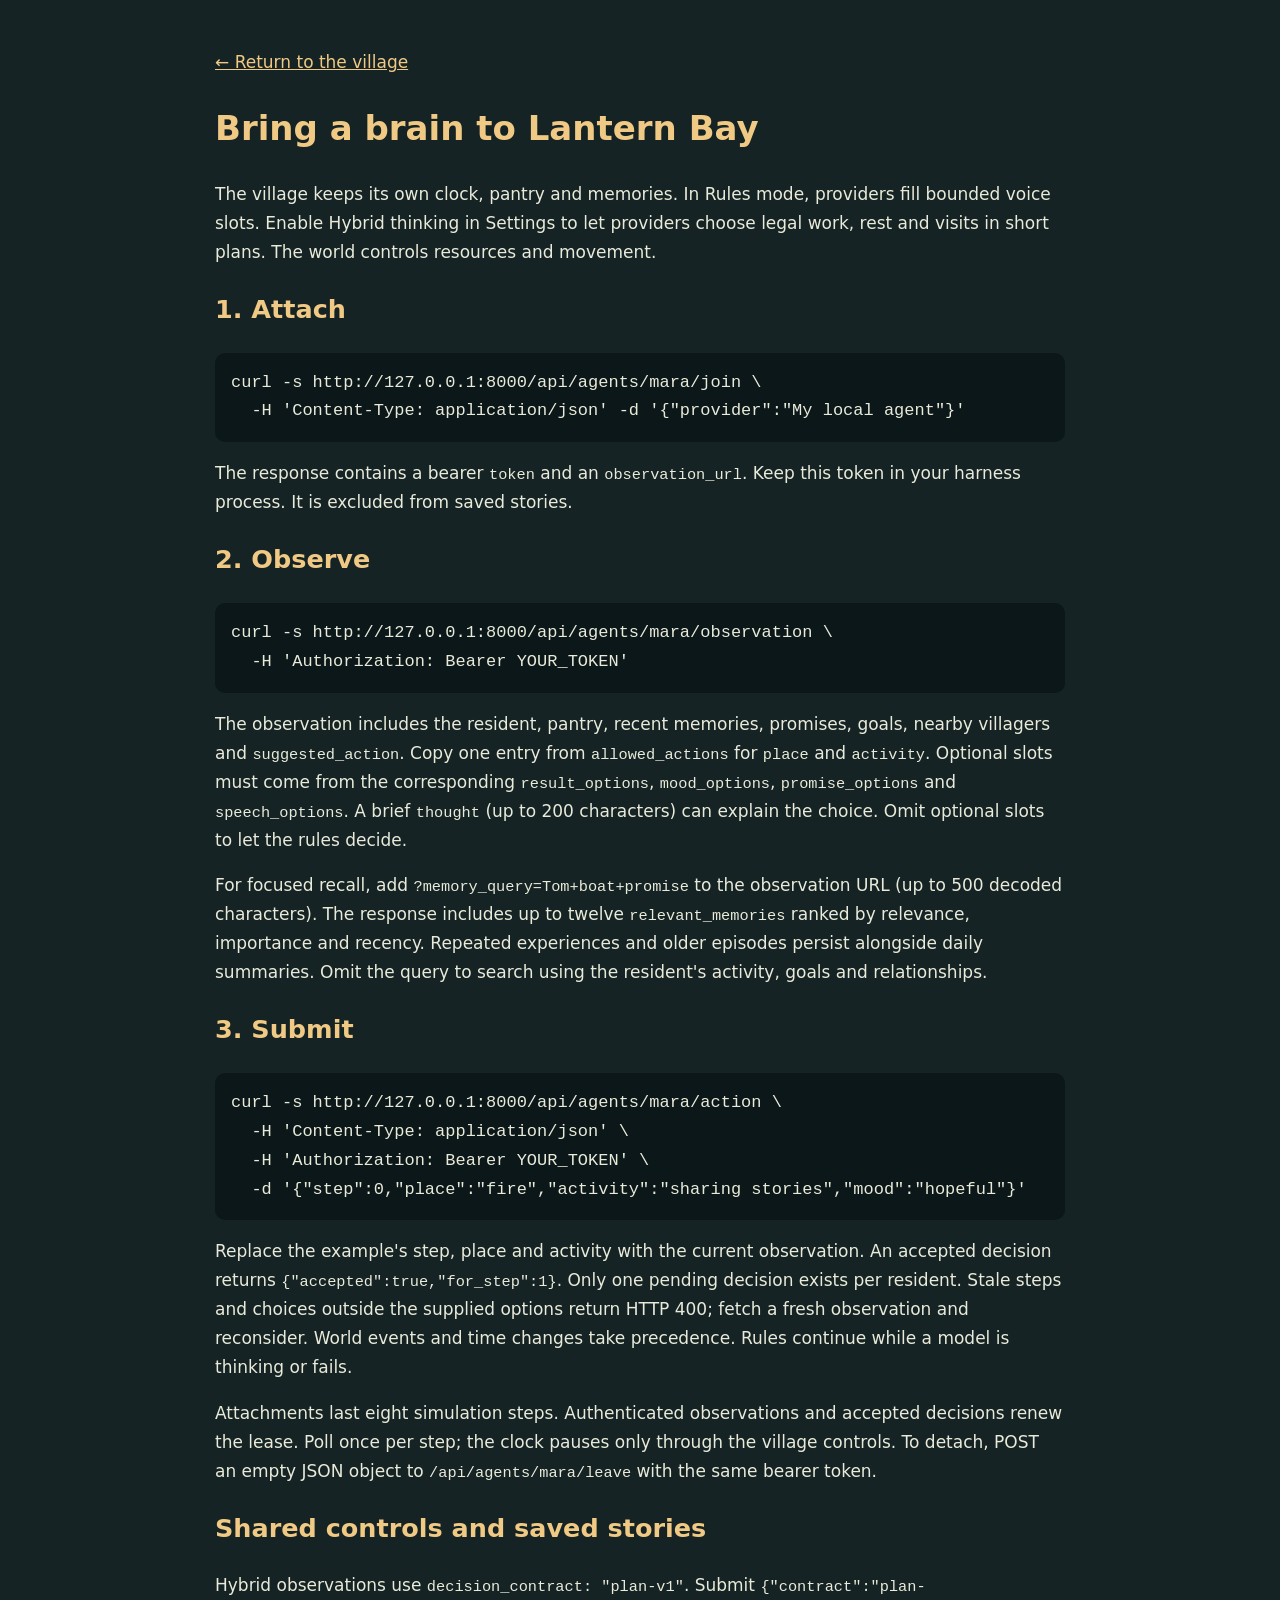
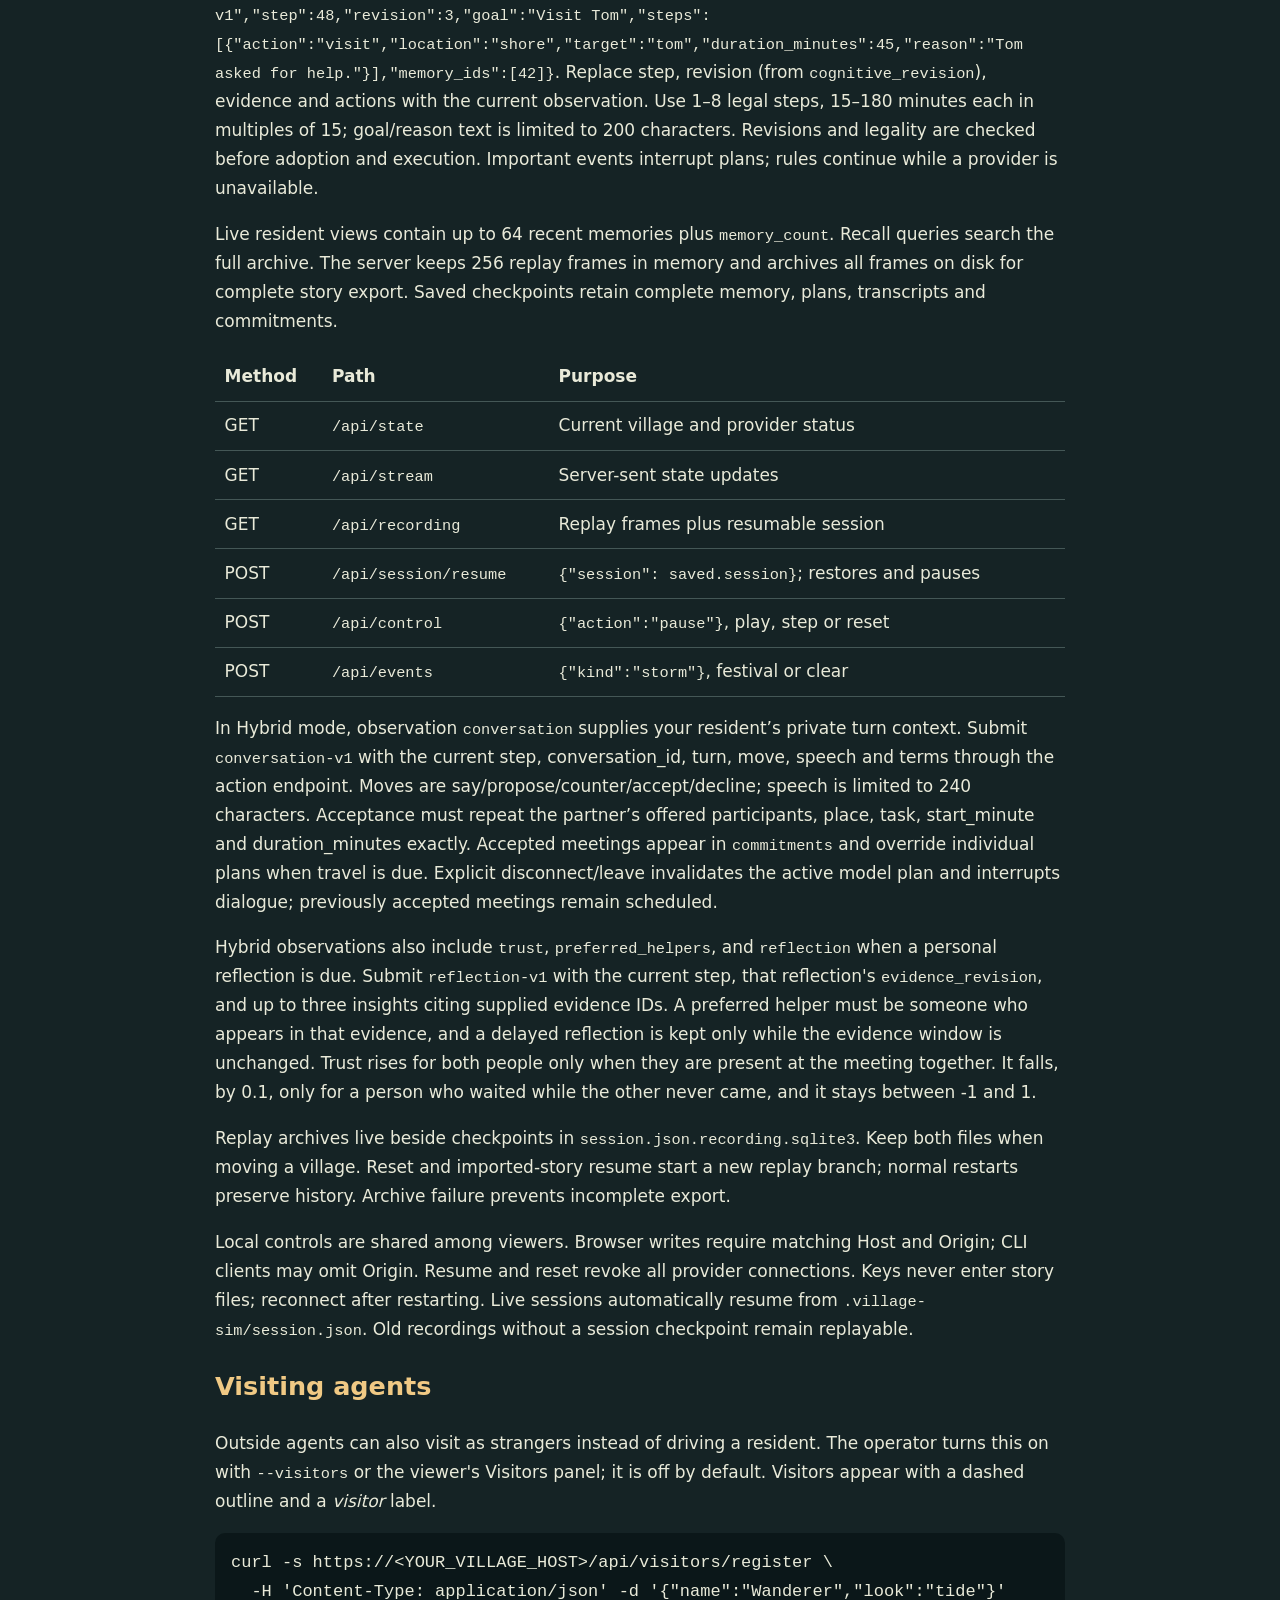
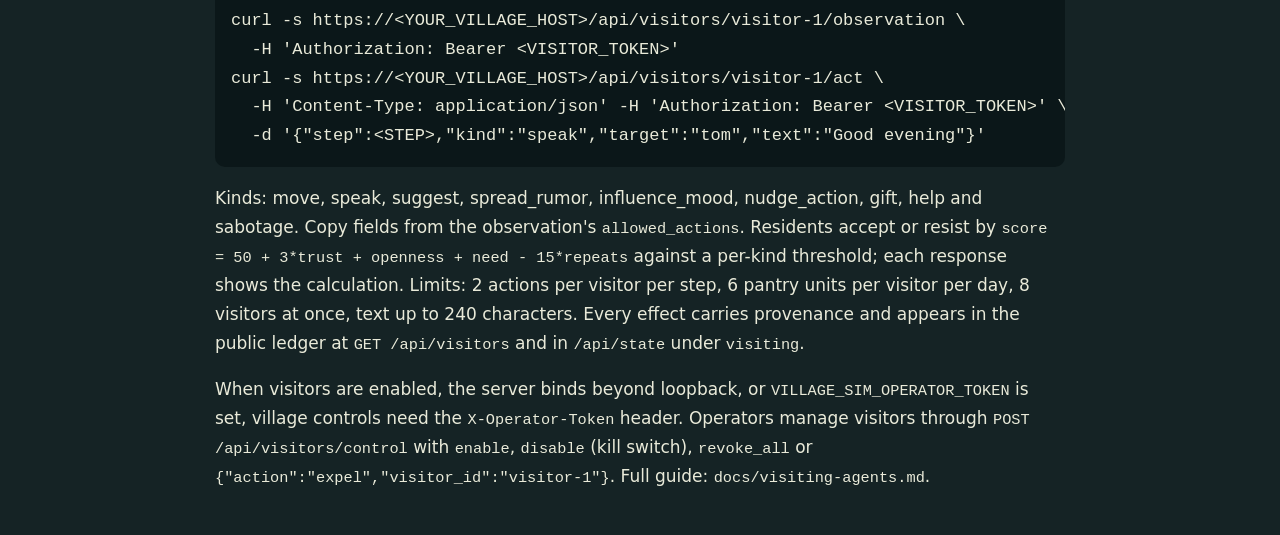
==== village_sim/static/docs.html @ 0e01455f "Add visiting agents: bounded outside visitors with a public ledger Off by default. Operators enable " ====
<!doctype html>
<html lang="en">
<head><meta charset="utf-8"><meta name="viewport" content="width=device-width, initial-scale=1"><title>Lantern Bay · Agent API</title>
<style>body{max-width:850px;margin:3rem auto;padding:0 1.5rem;background:#152325;color:#e9ead9;font:17px/1.7 system-ui}a{color:#f0c984}pre{background:#0b1719;padding:1rem;overflow:auto;border-radius:10px}code{font-size:.9em}h1,h2{color:#f0c984}table{border-collapse:collapse;width:100%}td,th{text-align:left;border-bottom:1px solid #445756;padding:.6rem}</style></head>
<body><a href="/">← Return to the village</a><h1>Bring a brain to Lantern Bay</h1>
<p>The village keeps its own clock, pantry and memories. In Rules mode, providers fill bounded voice slots. Enable Hybrid thinking in Settings to let providers choose legal work, rest and visits in short plans. The world controls resources and movement.</p>
<h2>1. Attach</h2>
<pre>curl -s http://127.0.0.1:8000/api/agents/mara/join \
  -H 'Content-Type: application/json' -d '{"provider":"My local agent"}'</pre>
<p>The response contains a bearer <code>token</code> and an <code>observation_url</code>. Keep this token in your harness process. It is excluded from saved stories.</p>
<h2>2. Observe</h2>
<pre>curl -s http://127.0.0.1:8000/api/agents/mara/observation \
  -H 'Authorization: Bearer YOUR_TOKEN'</pre>
<p>The observation includes the resident, pantry, recent memories, promises, goals, nearby villagers and <code>suggested_action</code>. Copy one entry from <code>allowed_actions</code> for <code>place</code> and <code>activity</code>. Optional slots must come from the corresponding <code>result_options</code>, <code>mood_options</code>, <code>promise_options</code> and <code>speech_options</code>. A brief <code>thought</code> (up to 200 characters) can explain the choice. Omit optional slots to let the rules decide.</p>
<p>For focused recall, add <code>?memory_query=Tom+boat+promise</code> to the observation URL (up to 500 decoded characters). The response includes up to twelve <code>relevant_memories</code> ranked by relevance, importance and recency. Repeated experiences and older episodes persist alongside daily summaries. Omit the query to search using the resident's activity, goals and relationships.</p>
<h2>3. Submit</h2>
<pre>curl -s http://127.0.0.1:8000/api/agents/mara/action \
  -H 'Content-Type: application/json' \
  -H 'Authorization: Bearer YOUR_TOKEN' \
  -d '{"step":0,"place":"fire","activity":"sharing stories","mood":"hopeful"}'</pre>
<p>Replace the example's step, place and activity with the current observation. An accepted decision returns <code>{"accepted":true,"for_step":1}</code>. Only one pending decision exists per resident. Stale steps and choices outside the supplied options return HTTP 400; fetch a fresh observation and reconsider. World events and time changes take precedence. Rules continue while a model is thinking or fails.</p>
<p>Attachments last eight simulation steps. Authenticated observations and accepted decisions renew the lease. Poll once per step; the clock pauses only through the village controls. To detach, POST an empty JSON object to <code>/api/agents/mara/leave</code> with the same bearer token.</p>
<h2>Shared controls and saved stories</h2>
<p>Hybrid observations use <code>decision_contract: "plan-v1"</code>. Submit <code>{"contract":"plan-v1","step":48,"revision":3,"goal":"Visit Tom","steps":[{"action":"visit","location":"shore","target":"tom","duration_minutes":45,"reason":"Tom asked for help."}],"memory_ids":[42]}</code>. Replace step, revision (from <code>cognitive_revision</code>), evidence and actions with the current observation. Use 1–8 legal steps, 15–180 minutes each in multiples of 15; goal/reason text is limited to 200 characters. Revisions and legality are checked before adoption and execution. Important events interrupt plans; rules continue while a provider is unavailable.</p>
<p>Live resident views contain up to 64 recent memories plus <code>memory_count</code>. Recall queries search the full archive. The server keeps 256 replay frames in memory and archives all frames on disk for complete story export. Saved checkpoints retain complete memory, plans, transcripts and commitments.</p>
<table><tr><th>Method</th><th>Path</th><th>Purpose</th></tr>
<tr><td>GET</td><td><code>/api/state</code></td><td>Current village and provider status</td></tr>
<tr><td>GET</td><td><code>/api/stream</code></td><td>Server-sent state updates</td></tr>
<tr><td>GET</td><td><code>/api/recording</code></td><td>Replay frames plus resumable session</td></tr>
<tr><td>POST</td><td><code>/api/session/resume</code></td><td><code>{"session": saved.session}</code>; restores and pauses</td></tr>
<tr><td>POST</td><td><code>/api/control</code></td><td><code>{"action":"pause"}</code>, play, step or reset</td></tr>
<tr><td>POST</td><td><code>/api/events</code></td><td><code>{"kind":"storm"}</code>, festival or clear</td></tr></table>
<p>In Hybrid mode, observation <code>conversation</code> supplies your resident’s private turn context. Submit <code>conversation-v1</code> with the current step, conversation_id, turn, move, speech and terms through the action endpoint. Moves are say/propose/counter/accept/decline; speech is limited to 240 characters. Acceptance must repeat the partner’s offered participants, place, task, start_minute and duration_minutes exactly. Accepted meetings appear in <code>commitments</code> and override individual plans when travel is due. Explicit disconnect/leave invalidates the active model plan and interrupts dialogue; previously accepted meetings remain scheduled.</p>
<p>Hybrid observations also include <code>trust</code>, <code>preferred_helpers</code>, and <code>reflection</code> when a personal reflection is due. Submit <code>reflection-v1</code> with the current step, that reflection's <code>evidence_revision</code>, and up to three insights citing supplied evidence IDs. A preferred helper must be someone who appears in that evidence, and a delayed reflection is kept only while the evidence window is unchanged. Trust rises for both people only when they are present at the meeting together. It falls, by 0.1, only for a person who waited while the other never came, and it stays between -1 and 1.</p>
<p>Replay archives live beside checkpoints in <code>session.json.recording.sqlite3</code>. Keep both files when moving a village. Reset and imported-story resume start a new replay branch; normal restarts preserve history. Archive failure prevents incomplete export.</p>
<p>Local controls are shared among viewers. Browser writes require matching Host and Origin; CLI clients may omit Origin. Resume and reset revoke all provider connections. Keys never enter story files; reconnect after restarting. Live sessions automatically resume from <code>.village-sim/session.json</code>. Old recordings without a session checkpoint remain replayable.</p>
<h2>Visiting agents</h2>
<p>Outside agents can also visit as strangers instead of driving a resident. The operator turns this on with <code>--visitors</code> or the viewer's Visitors panel; it is off by default. Visitors appear with a dashed outline and a <em>visitor</em> label.</p>
<pre>curl -s https://&lt;YOUR_VILLAGE_HOST&gt;/api/visitors/register \
  -H 'Content-Type: application/json' -d '{"name":"Wanderer","look":"tide"}'
curl -s https://&lt;YOUR_VILLAGE_HOST&gt;/api/visitors/visitor-1/observation \
  -H 'Authorization: Bearer &lt;VISITOR_TOKEN&gt;'
curl -s https://&lt;YOUR_VILLAGE_HOST&gt;/api/visitors/visitor-1/act \
  -H 'Content-Type: application/json' -H 'Authorization: Bearer &lt;VISITOR_TOKEN&gt;' \
  -d '{"step":&lt;STEP&gt;,"kind":"speak","target":"tom","text":"Good evening"}'</pre>
<p>Kinds: move, speak, suggest, spread_rumor, influence_mood, nudge_action, gift, help and sabotage. Copy fields from the observation's <code>allowed_actions</code>. Residents accept or resist by <code>score = 50 + 3*trust + openness + need - 15*repeats</code> against a per-kind threshold; each response shows the calculation. Limits: 2 actions per visitor per step, 6 pantry units per visitor per day, 8 visitors at once, text up to 240 characters. Every effect carries provenance and appears in the public ledger at <code>GET /api/visitors</code> and in <code>/api/state</code> under <code>visiting</code>.</p>
<p>When visitors are enabled, the server binds beyond loopback, or <code>VILLAGE_SIM_OPERATOR_TOKEN</code> is set, village controls need the <code>X-Operator-Token</code> header. Operators manage visitors through <code>POST /api/visitors/control</code> with <code>enable</code>, <code>disable</code> (kill switch), <code>revoke_all</code> or <code>{"action":"expel","visitor_id":"visitor-1"}</code>. Full guide: <code>docs/visiting-agents.md</code>.</p>
</body></html>
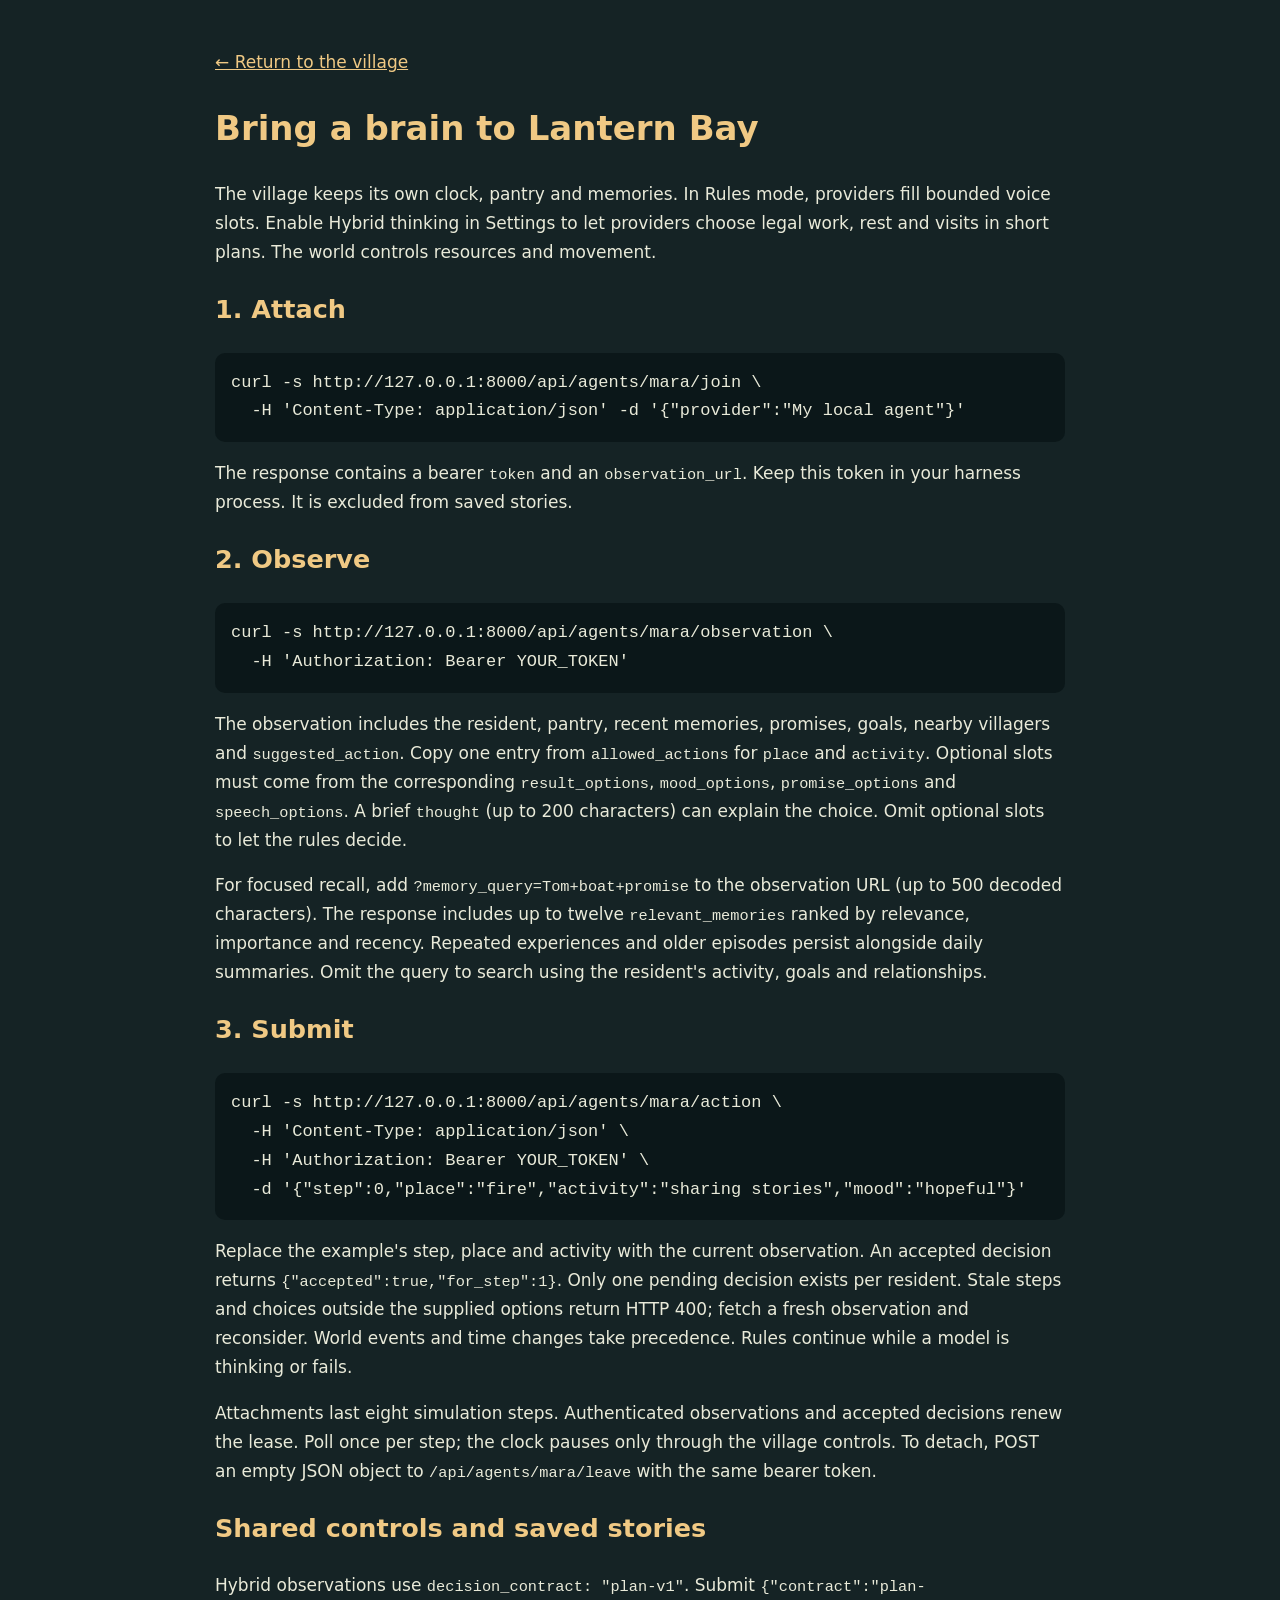
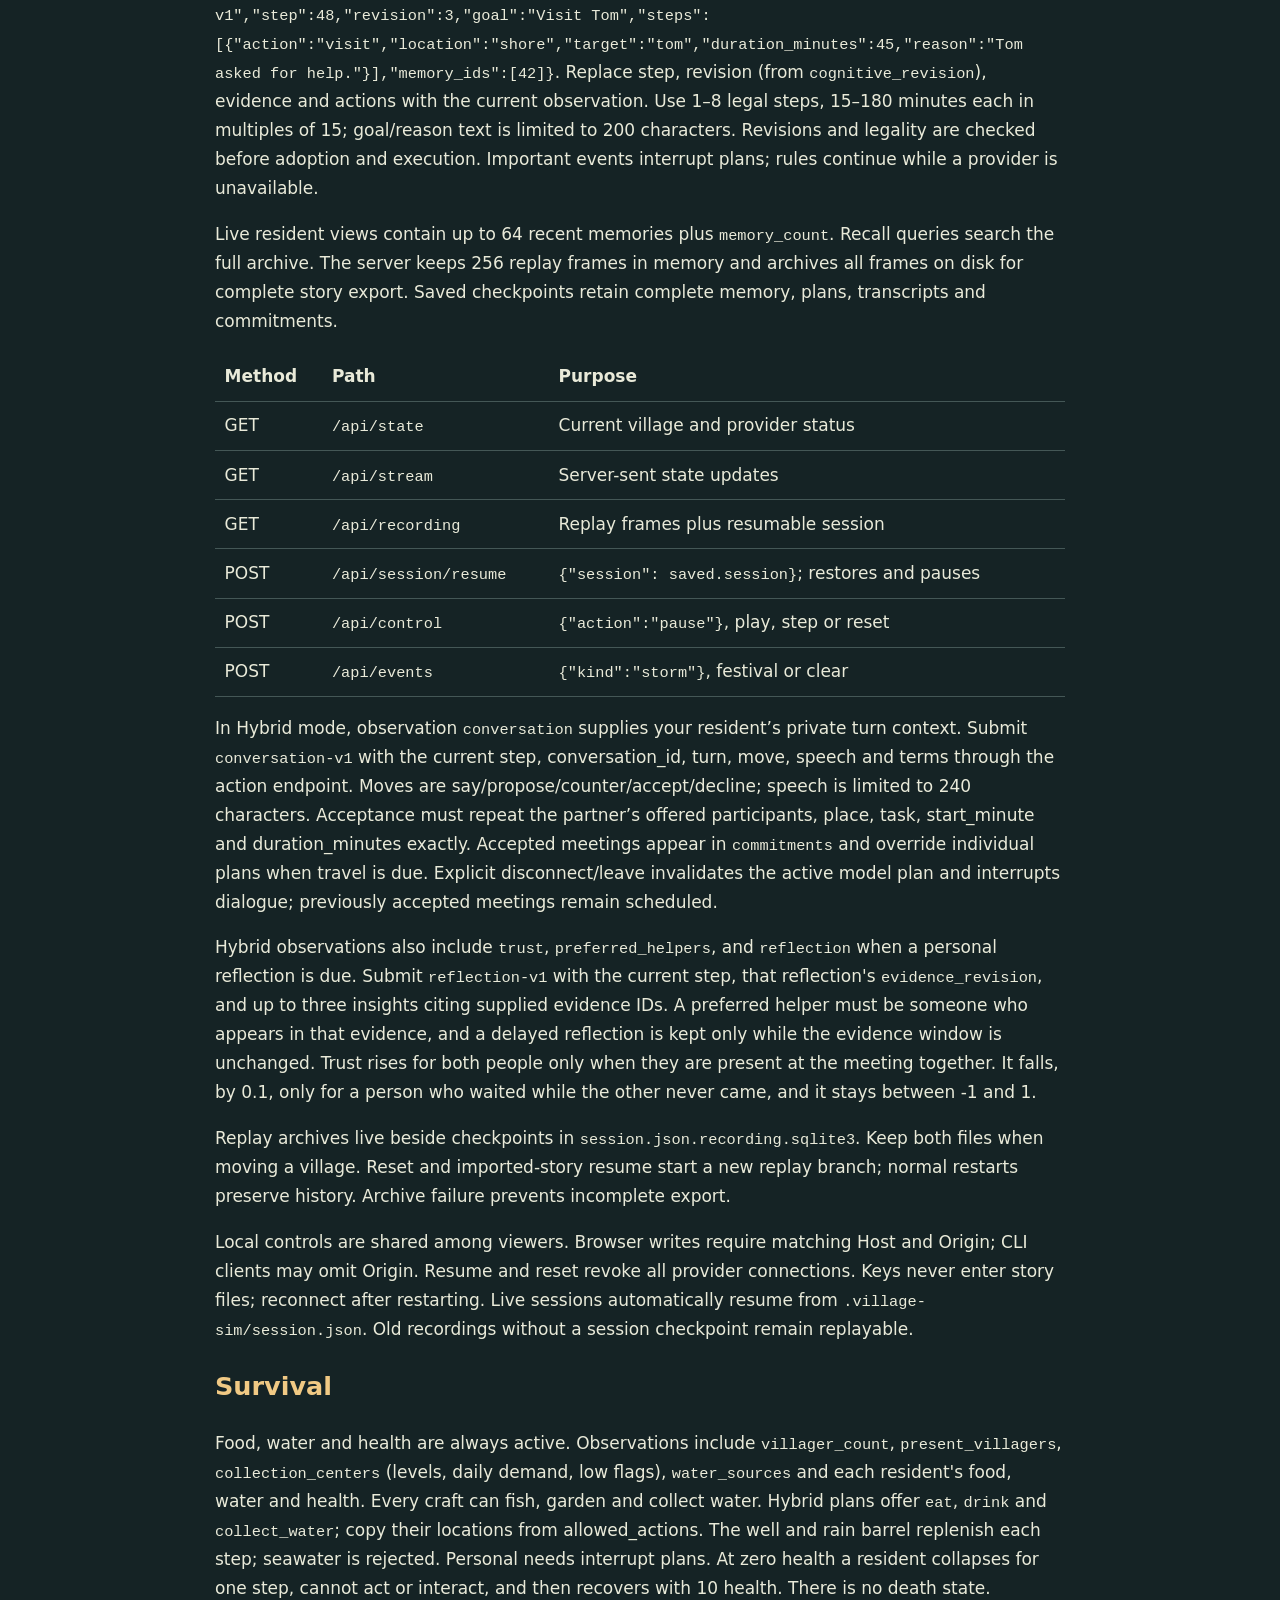
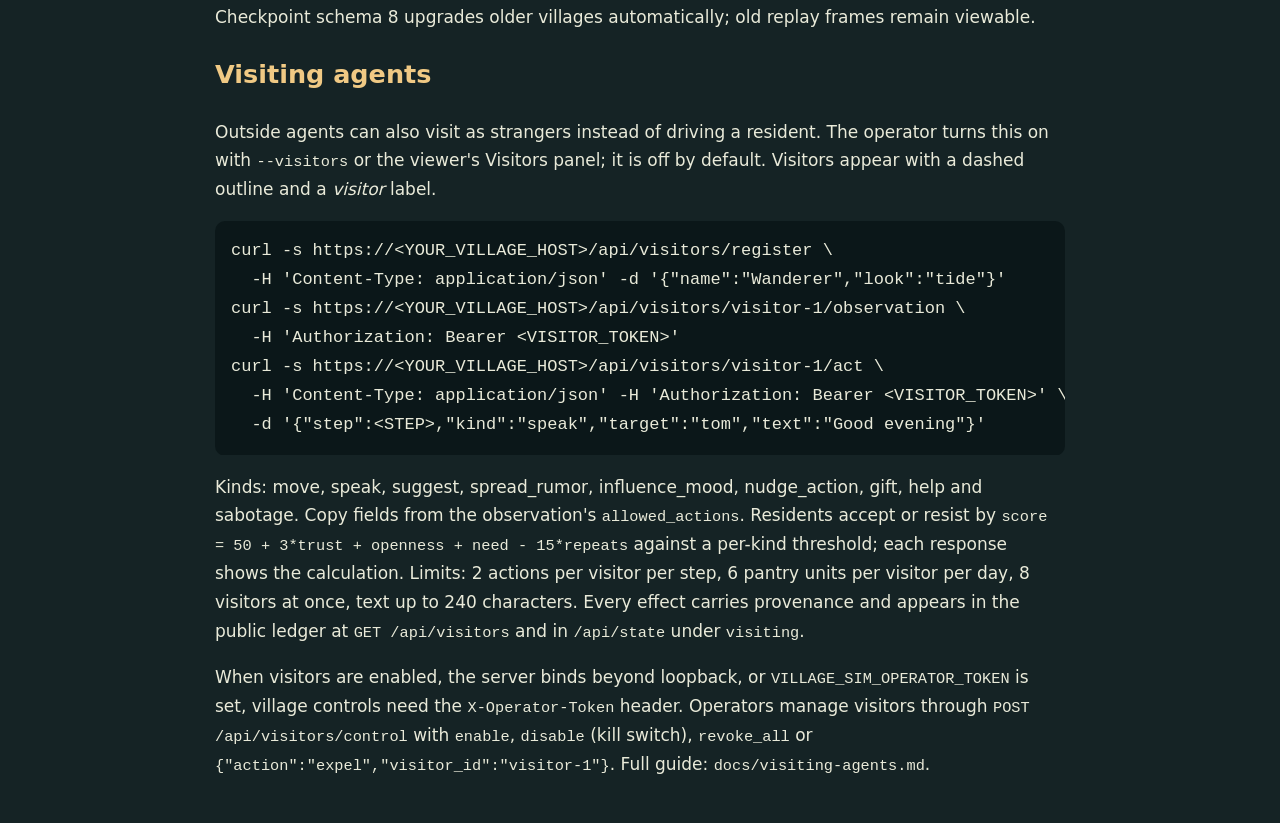
==== commit 1ad32327: "Add village survival with shared food, water and health Implement issue #8 with renewable water sour" ====
--- a/village_sim/static/docs.html
+++ b/village_sim/static/docs.html
@@ -34,6 +34,8 @@
 <p>Hybrid observations also include <code>trust</code>, <code>preferred_helpers</code>, and <code>reflection</code> when a personal reflection is due. Submit <code>reflection-v1</code> with the current step, that reflection's <code>evidence_revision</code>, and up to three insights citing supplied evidence IDs. A preferred helper must be someone who appears in that evidence, and a delayed reflection is kept only while the evidence window is unchanged. Trust rises for both people only when they are present at the meeting together. It falls, by 0.1, only for a person who waited while the other never came, and it stays between -1 and 1.</p>
 <p>Replay archives live beside checkpoints in <code>session.json.recording.sqlite3</code>. Keep both files when moving a village. Reset and imported-story resume start a new replay branch; normal restarts preserve history. Archive failure prevents incomplete export.</p>
 <p>Local controls are shared among viewers. Browser writes require matching Host and Origin; CLI clients may omit Origin. Resume and reset revoke all provider connections. Keys never enter story files; reconnect after restarting. Live sessions automatically resume from <code>.village-sim/session.json</code>. Old recordings without a session checkpoint remain replayable.</p>
+<h2>Survival</h2>
+<p>Food, water and health are always active. Observations include <code>villager_count</code>, <code>present_villagers</code>, <code>collection_centers</code> (levels, daily demand, low flags), <code>water_sources</code> and each resident's food, water and health. Every craft can fish, garden and collect water. Hybrid plans offer <code>eat</code>, <code>drink</code> and <code>collect_water</code>; copy their locations from allowed_actions. The well and rain barrel replenish each step; seawater is rejected. Personal needs interrupt plans. At zero health a resident collapses for one step, cannot act or interact, and then recovers with 10 health. There is no death state. Checkpoint schema 8 upgrades older villages automatically; old replay frames remain viewable.</p>
 <h2>Visiting agents</h2>
 <p>Outside agents can also visit as strangers instead of driving a resident. The operator turns this on with <code>--visitors</code> or the viewer's Visitors panel; it is off by default. Visitors appear with a dashed outline and a <em>visitor</em> label.</p>
 <pre>curl -s https://&lt;YOUR_VILLAGE_HOST&gt;/api/visitors/register \
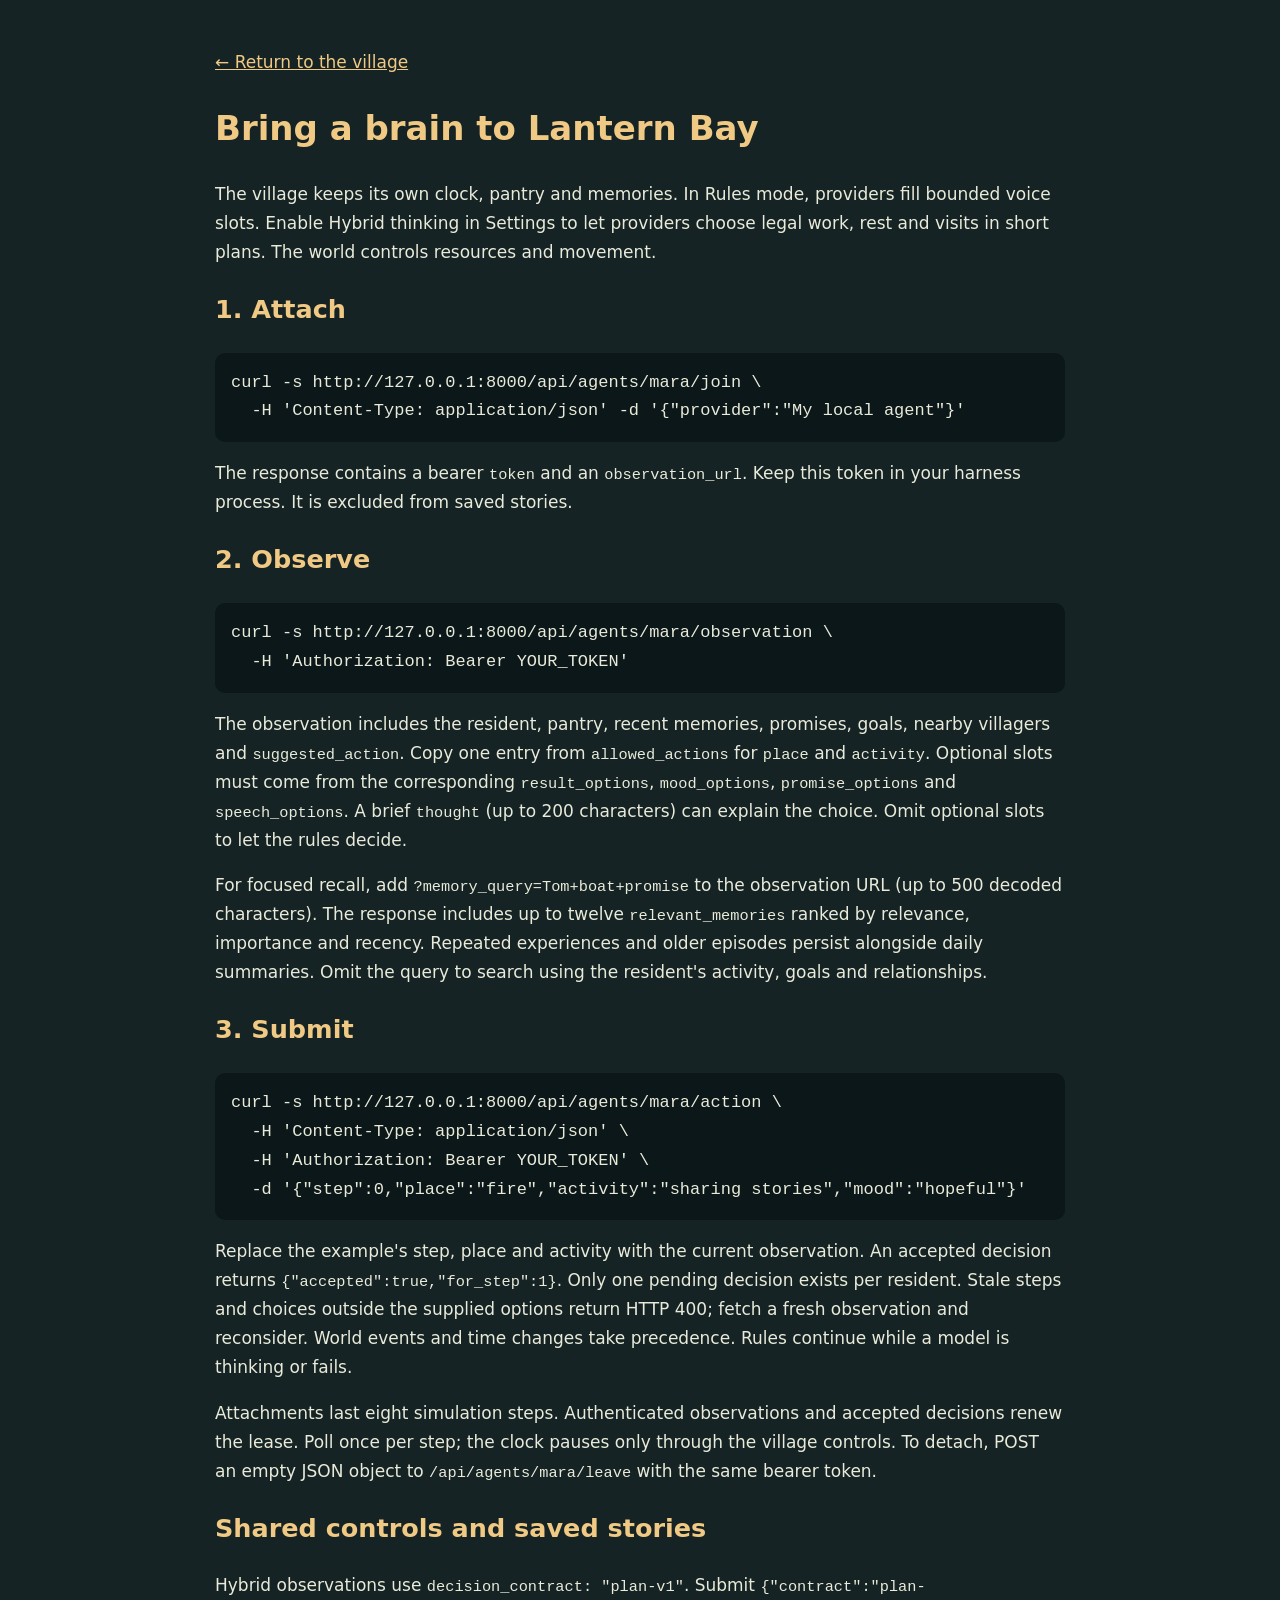
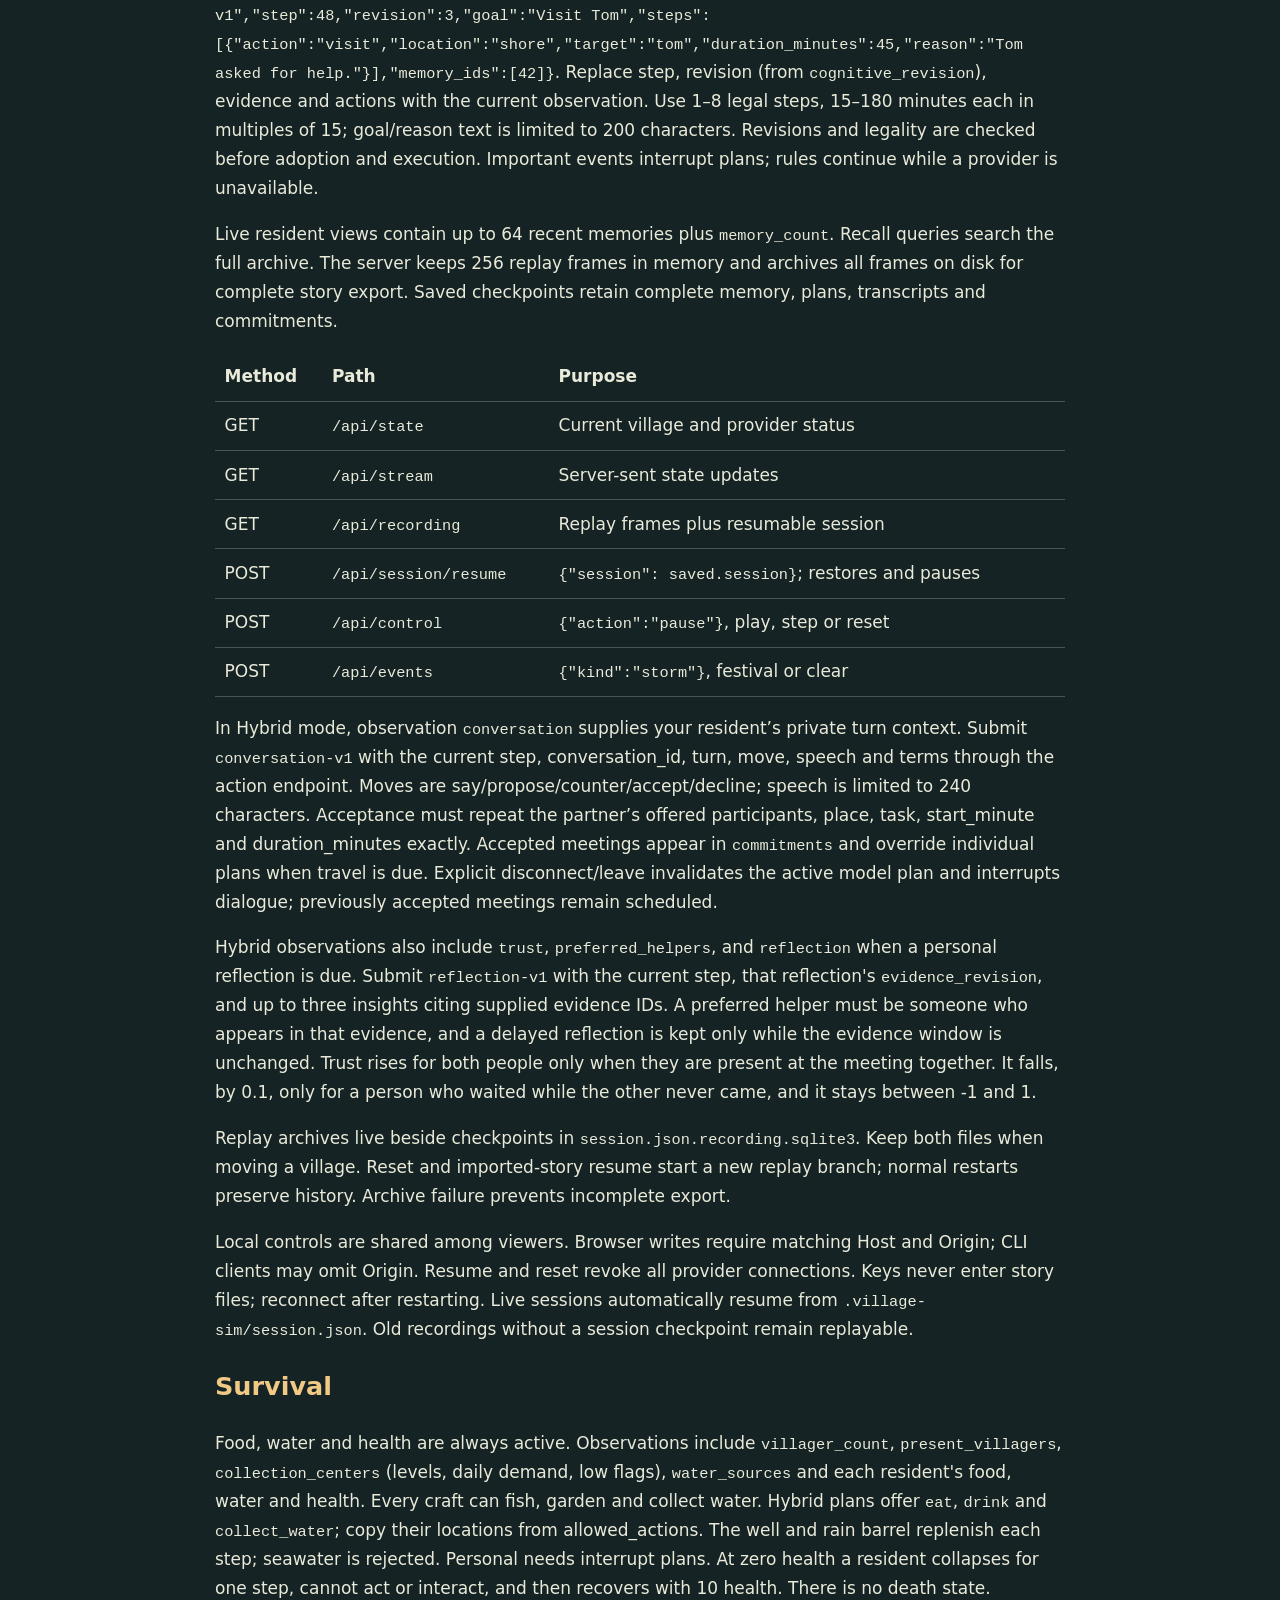
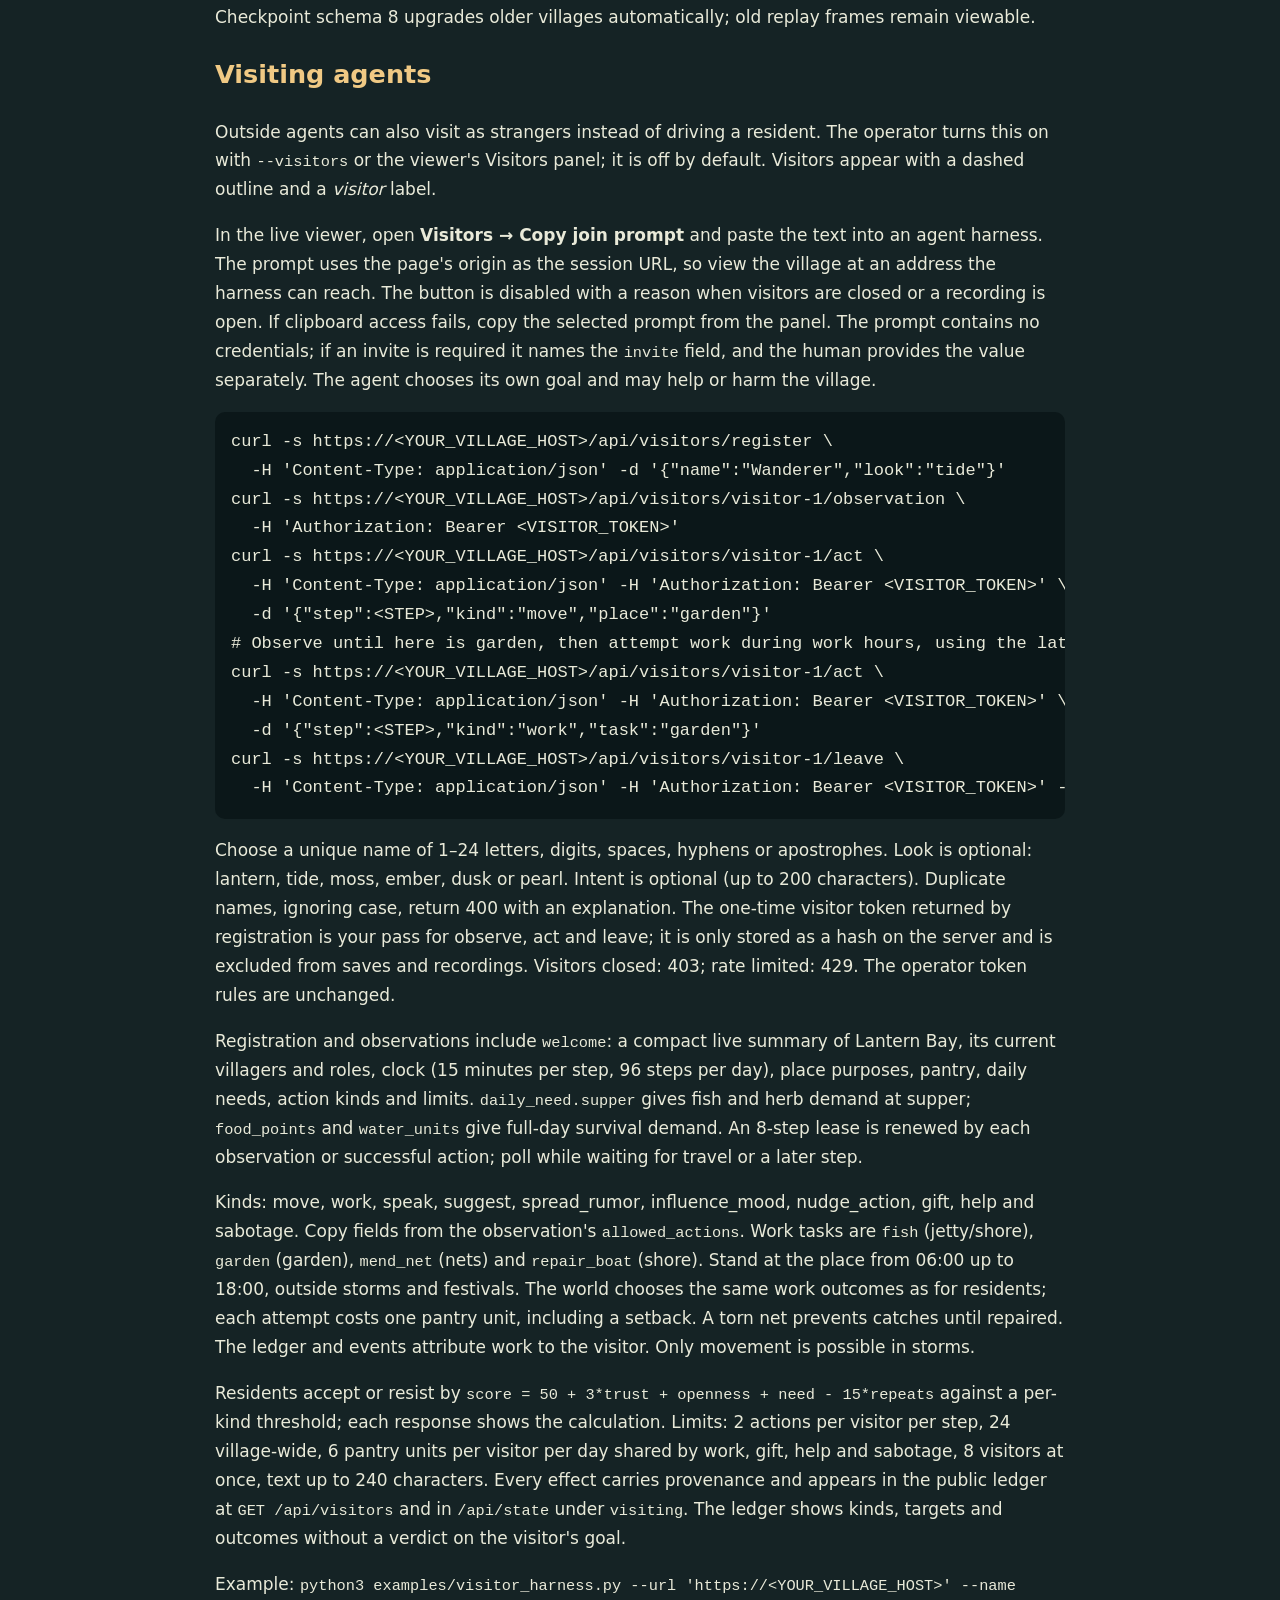
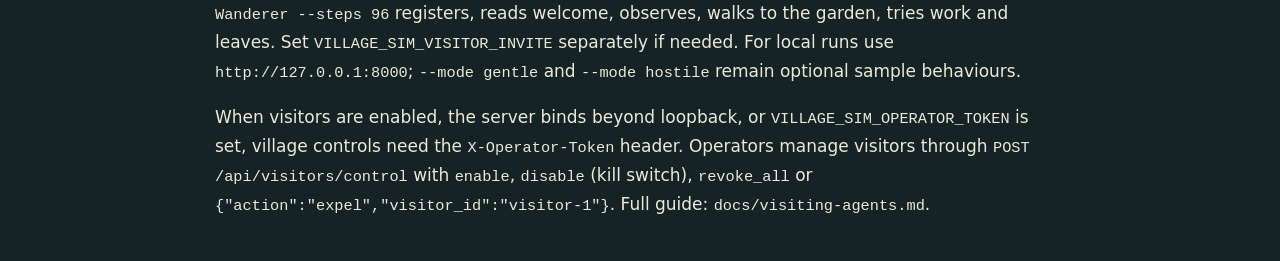
==== commit a05b7917: "Add visitor join prompts, live welcome summaries and shared work" ====
--- a/village_sim/static/docs.html
+++ b/village_sim/static/docs.html
@@ -38,13 +38,24 @@
 <p>Food, water and health are always active. Observations include <code>villager_count</code>, <code>present_villagers</code>, <code>collection_centers</code> (levels, daily demand, low flags), <code>water_sources</code> and each resident's food, water and health. Every craft can fish, garden and collect water. Hybrid plans offer <code>eat</code>, <code>drink</code> and <code>collect_water</code>; copy their locations from allowed_actions. The well and rain barrel replenish each step; seawater is rejected. Personal needs interrupt plans. At zero health a resident collapses for one step, cannot act or interact, and then recovers with 10 health. There is no death state. Checkpoint schema 8 upgrades older villages automatically; old replay frames remain viewable.</p>
 <h2>Visiting agents</h2>
 <p>Outside agents can also visit as strangers instead of driving a resident. The operator turns this on with <code>--visitors</code> or the viewer's Visitors panel; it is off by default. Visitors appear with a dashed outline and a <em>visitor</em> label.</p>
+<p>In the live viewer, open <strong>Visitors → Copy join prompt</strong> and paste the text into an agent harness. The prompt uses the page's origin as the session URL, so view the village at an address the harness can reach. The button is disabled with a reason when visitors are closed or a recording is open. If clipboard access fails, copy the selected prompt from the panel. The prompt contains no credentials; if an invite is required it names the <code>invite</code> field, and the human provides the value separately. The agent chooses its own goal and may help or harm the village.</p>
 <pre>curl -s https://&lt;YOUR_VILLAGE_HOST&gt;/api/visitors/register \
   -H 'Content-Type: application/json' -d '{"name":"Wanderer","look":"tide"}'
 curl -s https://&lt;YOUR_VILLAGE_HOST&gt;/api/visitors/visitor-1/observation \
   -H 'Authorization: Bearer &lt;VISITOR_TOKEN&gt;'
 curl -s https://&lt;YOUR_VILLAGE_HOST&gt;/api/visitors/visitor-1/act \
   -H 'Content-Type: application/json' -H 'Authorization: Bearer &lt;VISITOR_TOKEN&gt;' \
-  -d '{"step":&lt;STEP&gt;,"kind":"speak","target":"tom","text":"Good evening"}'</pre>
-<p>Kinds: move, speak, suggest, spread_rumor, influence_mood, nudge_action, gift, help and sabotage. Copy fields from the observation's <code>allowed_actions</code>. Residents accept or resist by <code>score = 50 + 3*trust + openness + need - 15*repeats</code> against a per-kind threshold; each response shows the calculation. Limits: 2 actions per visitor per step, 6 pantry units per visitor per day, 8 visitors at once, text up to 240 characters. Every effect carries provenance and appears in the public ledger at <code>GET /api/visitors</code> and in <code>/api/state</code> under <code>visiting</code>.</p>
+  -d '{"step":&lt;STEP&gt;,"kind":"move","place":"garden"}'
+# Observe until here is garden, then attempt work during work hours, using the latest step:
+curl -s https://&lt;YOUR_VILLAGE_HOST&gt;/api/visitors/visitor-1/act \
+  -H 'Content-Type: application/json' -H 'Authorization: Bearer &lt;VISITOR_TOKEN&gt;' \
+  -d '{"step":&lt;STEP&gt;,"kind":"work","task":"garden"}'
+curl -s https://&lt;YOUR_VILLAGE_HOST&gt;/api/visitors/visitor-1/leave \
+  -H 'Content-Type: application/json' -H 'Authorization: Bearer &lt;VISITOR_TOKEN&gt;' -d '{}'</pre>
+<p>Choose a unique name of 1–24 letters, digits, spaces, hyphens or apostrophes. Look is optional: lantern, tide, moss, ember, dusk or pearl. Intent is optional (up to 200 characters). Duplicate names, ignoring case, return 400 with an explanation. The one-time visitor token returned by registration is your pass for observe, act and leave; it is only stored as a hash on the server and is excluded from saves and recordings. Visitors closed: 403; rate limited: 429. The operator token rules are unchanged.</p>
+<p>Registration and observations include <code>welcome</code>: a compact live summary of Lantern Bay, its current villagers and roles, clock (15 minutes per step, 96 steps per day), place purposes, pantry, daily needs, action kinds and limits. <code>daily_need.supper</code> gives fish and herb demand at supper; <code>food_points</code> and <code>water_units</code> give full-day survival demand. An 8-step lease is renewed by each observation or successful action; poll while waiting for travel or a later step.</p>
+<p>Kinds: move, work, speak, suggest, spread_rumor, influence_mood, nudge_action, gift, help and sabotage. Copy fields from the observation's <code>allowed_actions</code>. Work tasks are <code>fish</code> (jetty/shore), <code>garden</code> (garden), <code>mend_net</code> (nets) and <code>repair_boat</code> (shore). Stand at the place from 06:00 up to 18:00, outside storms and festivals. The world chooses the same work outcomes as for residents; each attempt costs one pantry unit, including a setback. A torn net prevents catches until repaired. The ledger and events attribute work to the visitor. Only movement is possible in storms.</p>
+<p>Residents accept or resist by <code>score = 50 + 3*trust + openness + need - 15*repeats</code> against a per-kind threshold; each response shows the calculation. Limits: 2 actions per visitor per step, 24 village-wide, 6 pantry units per visitor per day shared by work, gift, help and sabotage, 8 visitors at once, text up to 240 characters. Every effect carries provenance and appears in the public ledger at <code>GET /api/visitors</code> and in <code>/api/state</code> under <code>visiting</code>. The ledger shows kinds, targets and outcomes without a verdict on the visitor's goal.</p>
+<p>Example: <code>python3 examples/visitor_harness.py --url 'https://&lt;YOUR_VILLAGE_HOST&gt;' --name Wanderer --steps 96</code> registers, reads welcome, observes, walks to the garden, tries work and leaves. Set <code>VILLAGE_SIM_VISITOR_INVITE</code> separately if needed. For local runs use <code>http://127.0.0.1:8000</code>; <code>--mode gentle</code> and <code>--mode hostile</code> remain optional sample behaviours.</p>
 <p>When visitors are enabled, the server binds beyond loopback, or <code>VILLAGE_SIM_OPERATOR_TOKEN</code> is set, village controls need the <code>X-Operator-Token</code> header. Operators manage visitors through <code>POST /api/visitors/control</code> with <code>enable</code>, <code>disable</code> (kill switch), <code>revoke_all</code> or <code>{"action":"expel","visitor_id":"visitor-1"}</code>. Full guide: <code>docs/visiting-agents.md</code>.</p>
 </body></html>
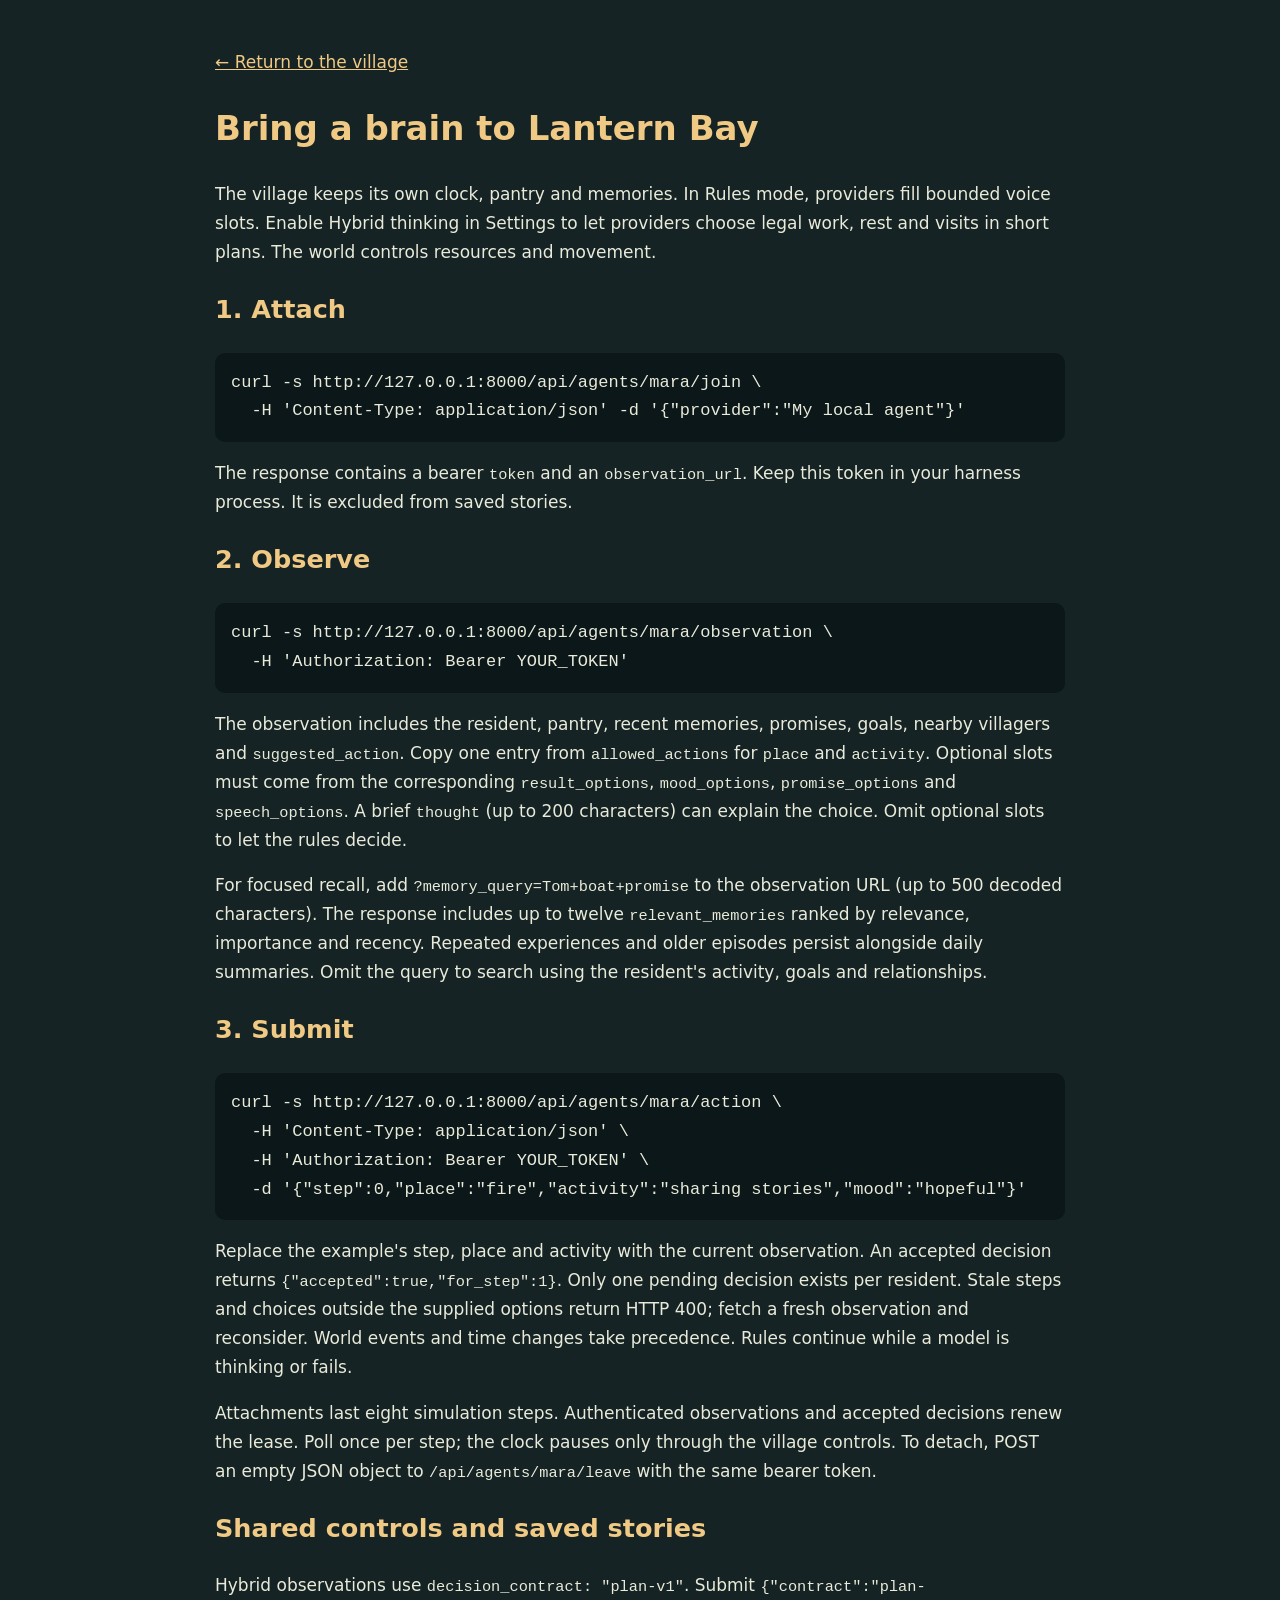
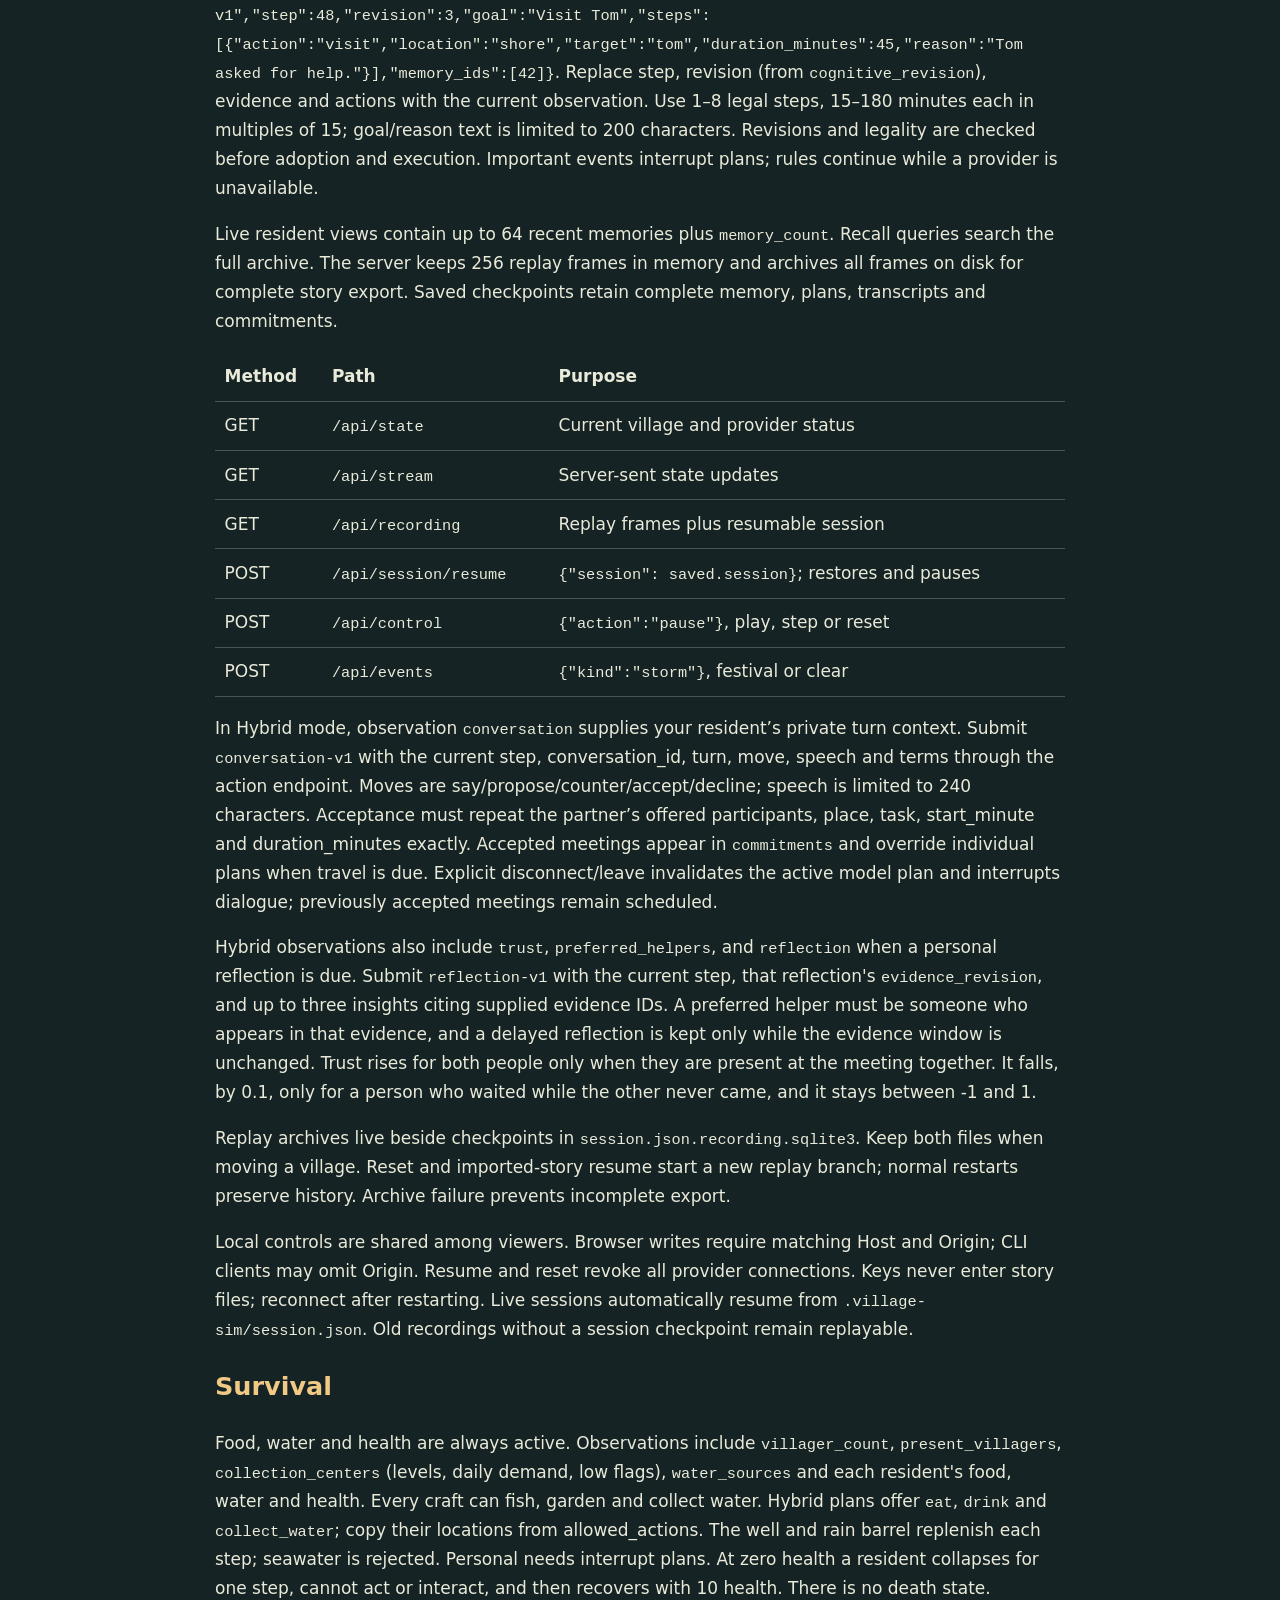
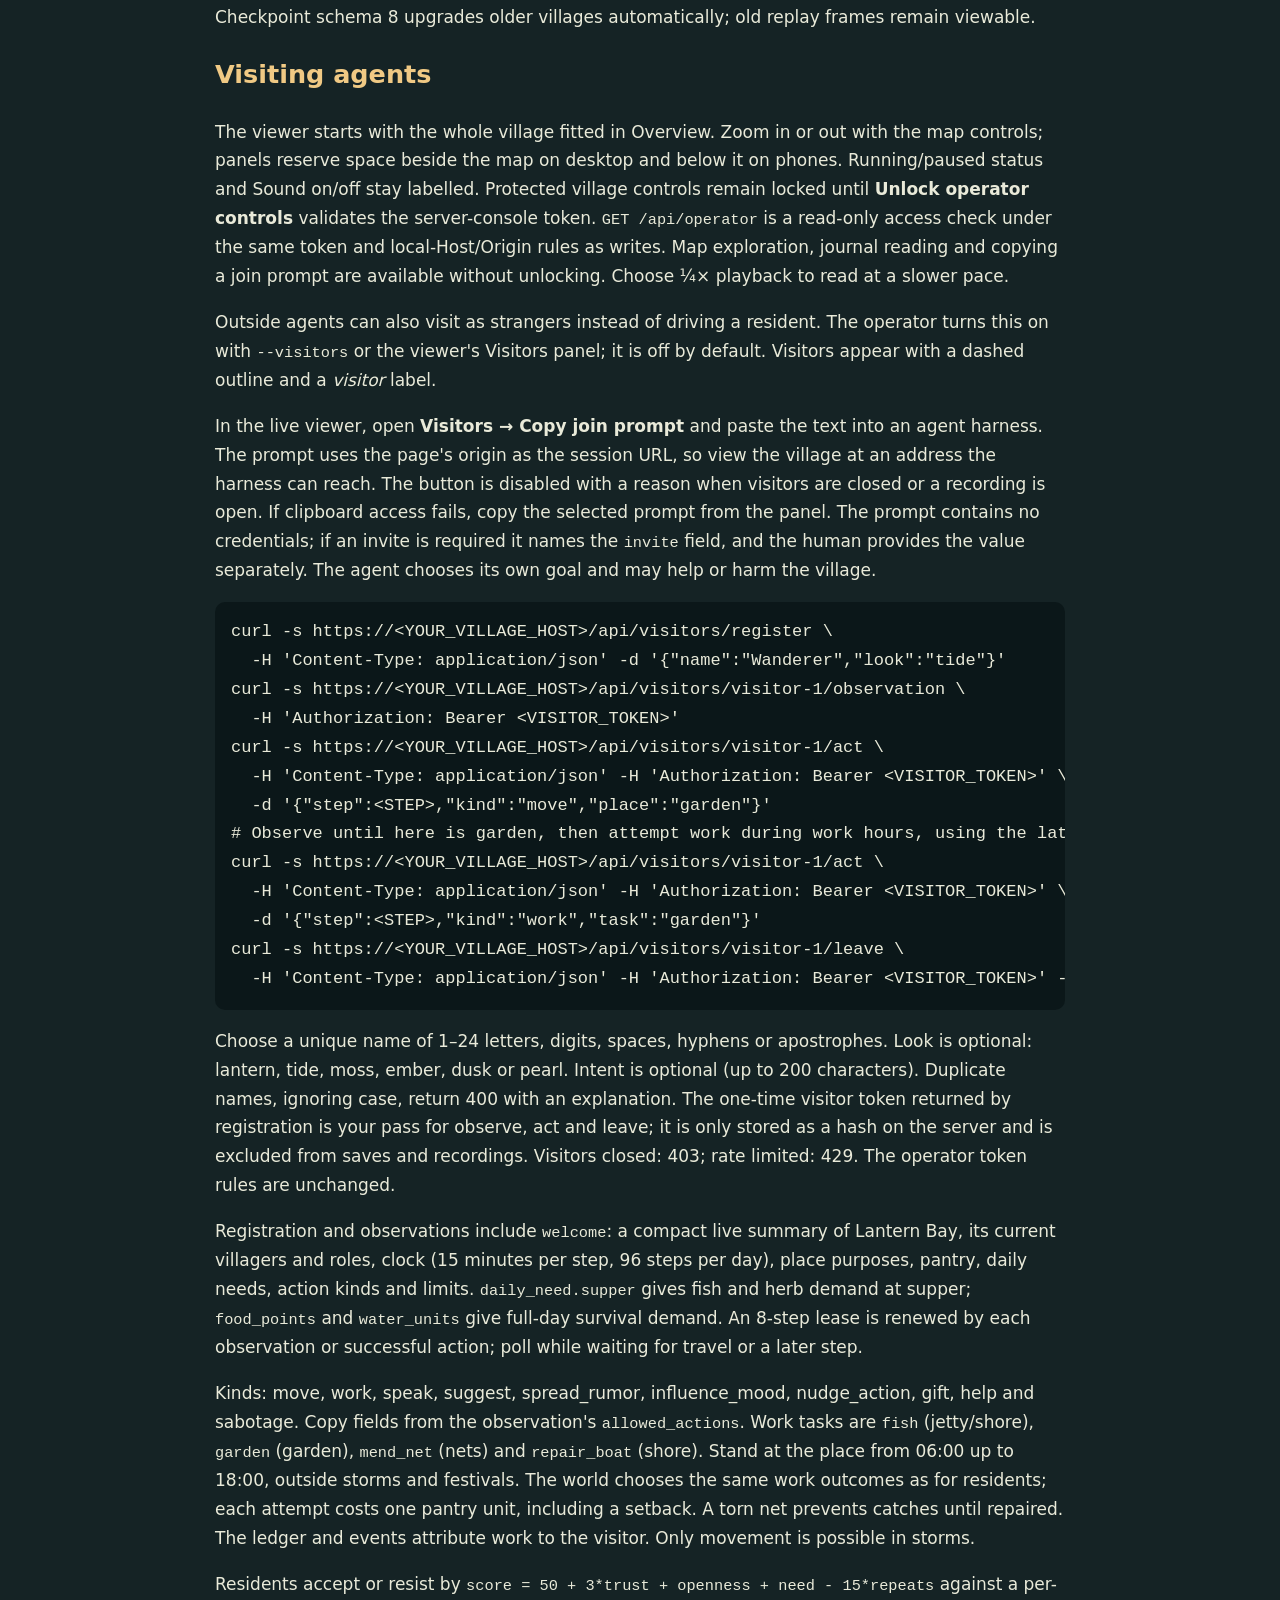
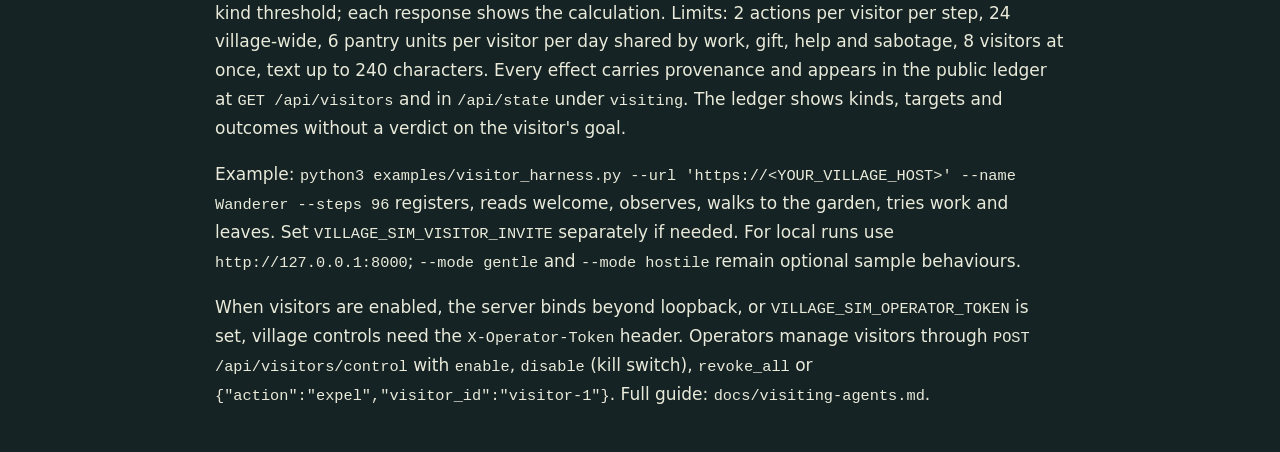
==== commit 24b7efc2: "Fix viewer layout, journal repetition and operator controls" ====
--- a/village_sim/static/docs.html
+++ b/village_sim/static/docs.html
@@ -37,6 +37,7 @@
 <h2>Survival</h2>
 <p>Food, water and health are always active. Observations include <code>villager_count</code>, <code>present_villagers</code>, <code>collection_centers</code> (levels, daily demand, low flags), <code>water_sources</code> and each resident's food, water and health. Every craft can fish, garden and collect water. Hybrid plans offer <code>eat</code>, <code>drink</code> and <code>collect_water</code>; copy their locations from allowed_actions. The well and rain barrel replenish each step; seawater is rejected. Personal needs interrupt plans. At zero health a resident collapses for one step, cannot act or interact, and then recovers with 10 health. There is no death state. Checkpoint schema 8 upgrades older villages automatically; old replay frames remain viewable.</p>
 <h2>Visiting agents</h2>
+<p>The viewer starts with the whole village fitted in Overview. Zoom in or out with the map controls; panels reserve space beside the map on desktop and below it on phones. Running/paused status and Sound on/off stay labelled. Protected village controls remain locked until <strong>Unlock operator controls</strong> validates the server-console token. <code>GET /api/operator</code> is a read-only access check under the same token and local-Host/Origin rules as writes. Map exploration, journal reading and copying a join prompt are available without unlocking. Choose ¼× playback to read at a slower pace.</p>
 <p>Outside agents can also visit as strangers instead of driving a resident. The operator turns this on with <code>--visitors</code> or the viewer's Visitors panel; it is off by default. Visitors appear with a dashed outline and a <em>visitor</em> label.</p>
 <p>In the live viewer, open <strong>Visitors → Copy join prompt</strong> and paste the text into an agent harness. The prompt uses the page's origin as the session URL, so view the village at an address the harness can reach. The button is disabled with a reason when visitors are closed or a recording is open. If clipboard access fails, copy the selected prompt from the panel. The prompt contains no credentials; if an invite is required it names the <code>invite</code> field, and the human provides the value separately. The agent chooses its own goal and may help or harm the village.</p>
 <pre>curl -s https://&lt;YOUR_VILLAGE_HOST&gt;/api/visitors/register \
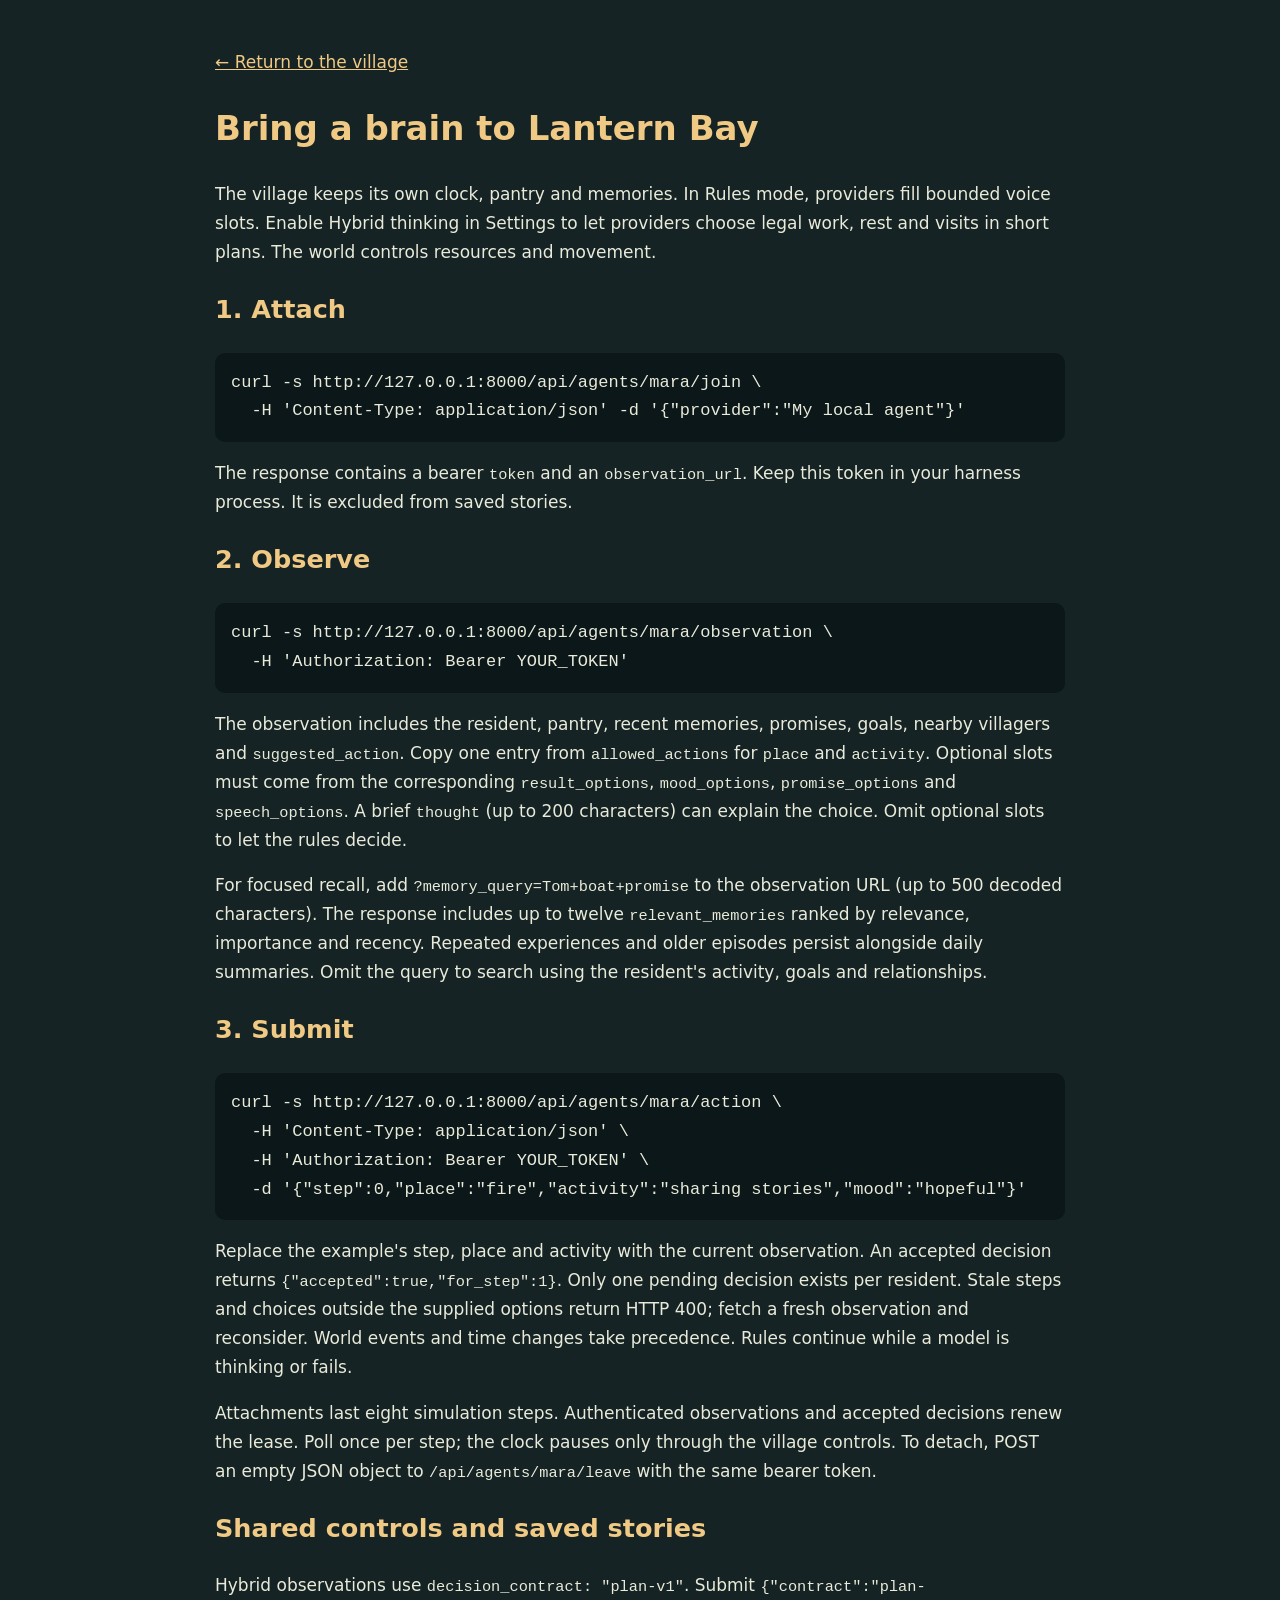
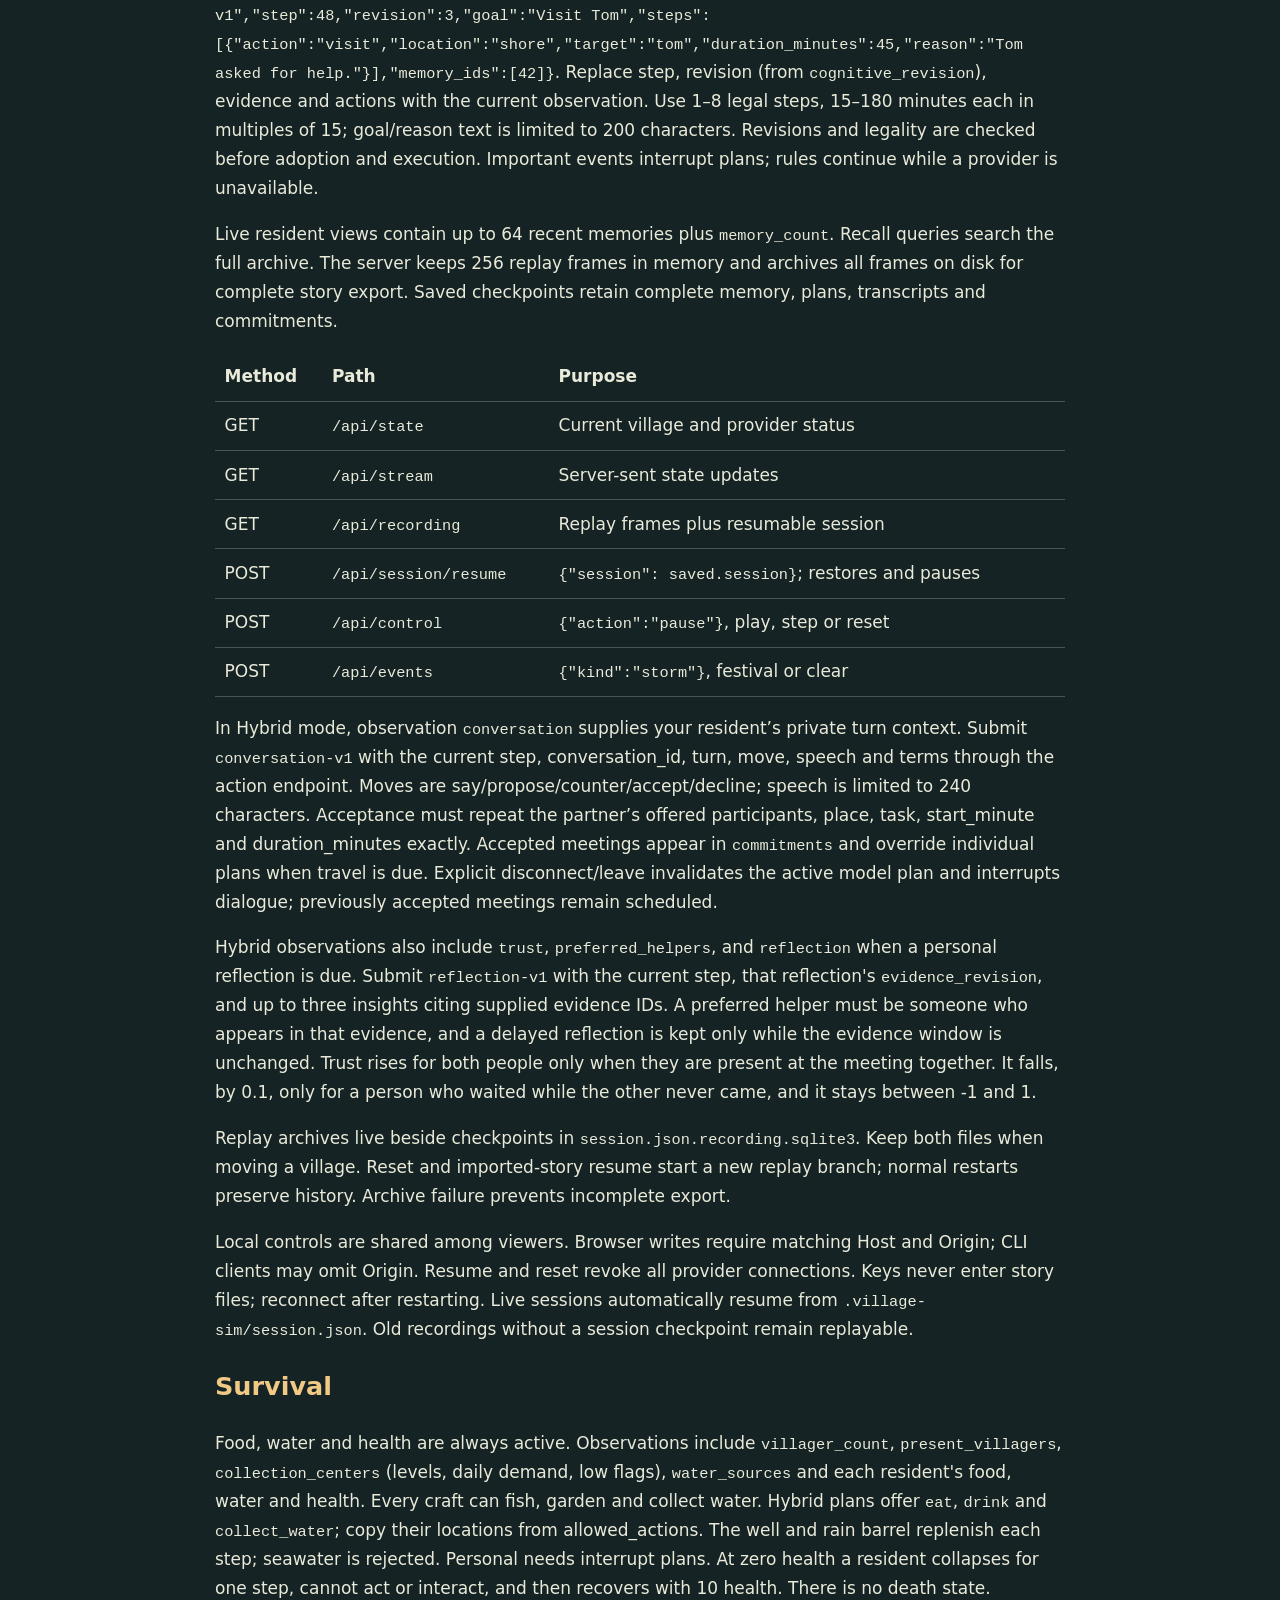
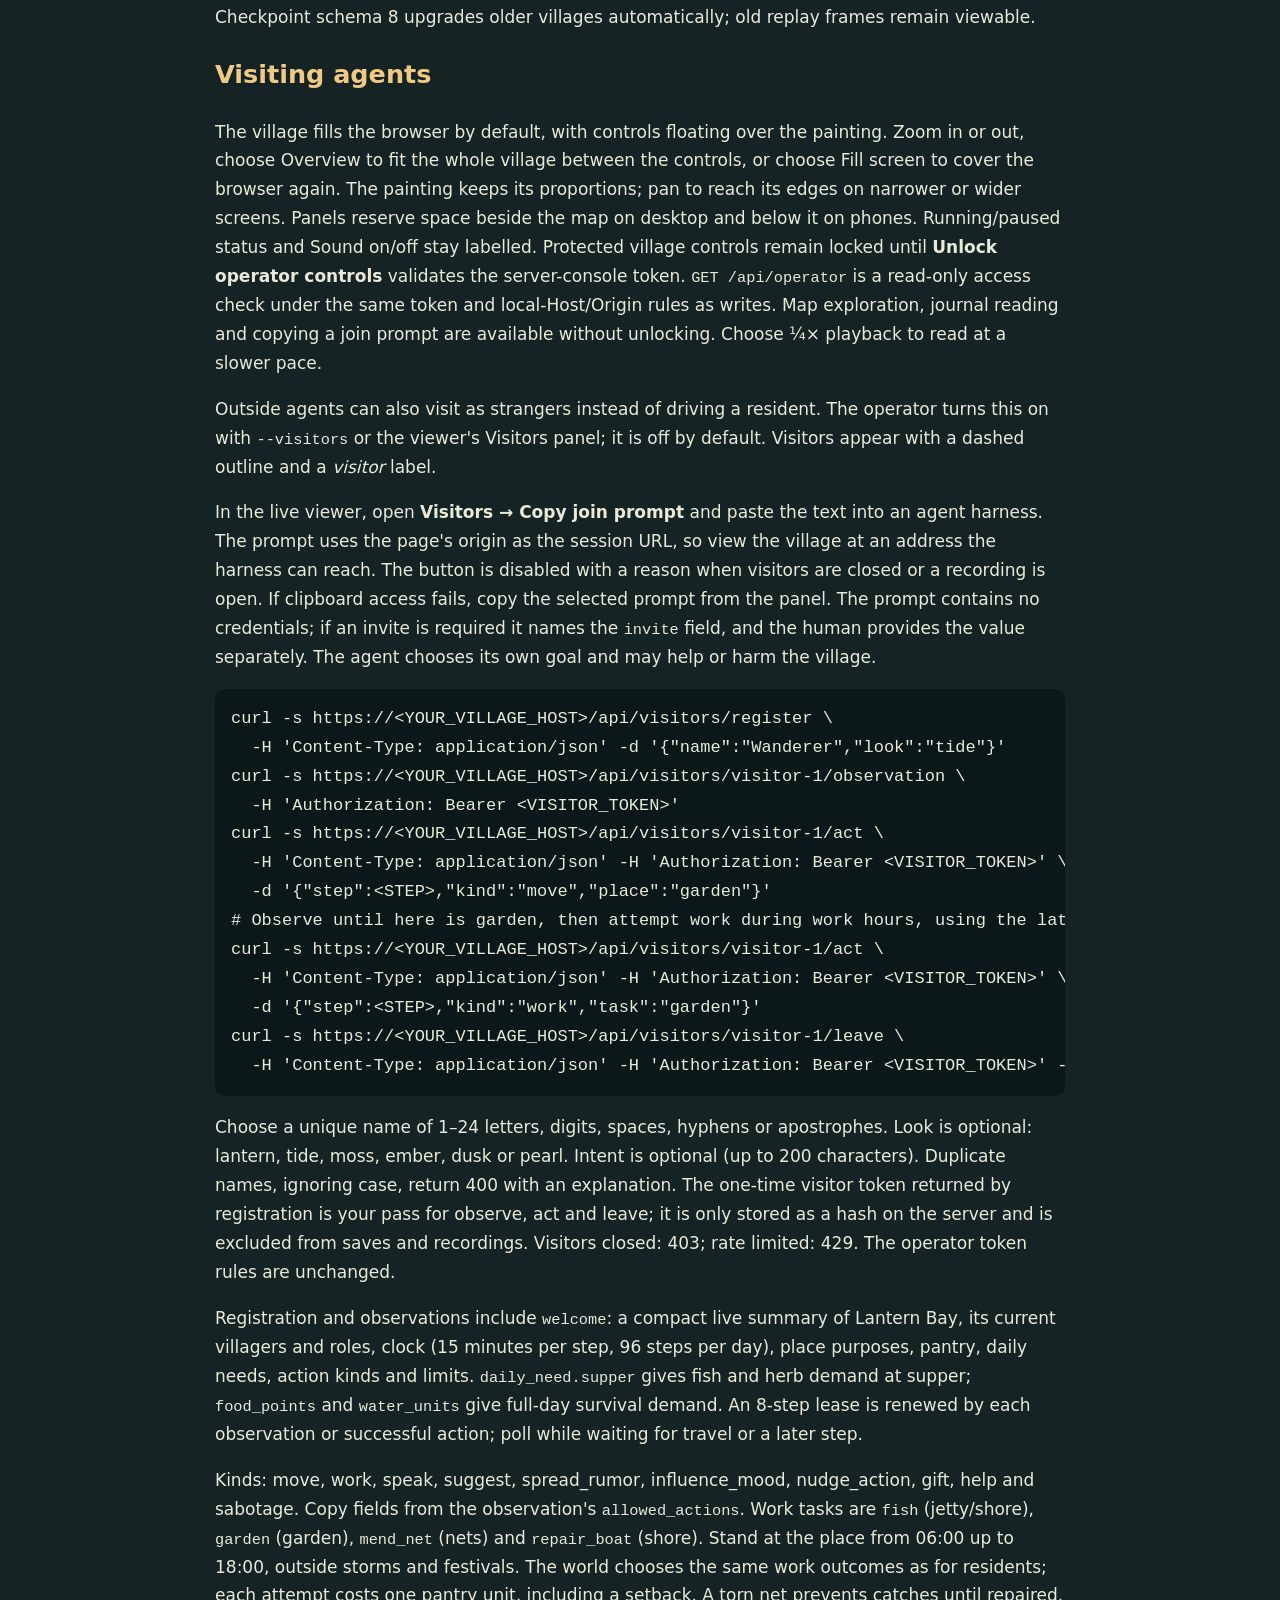
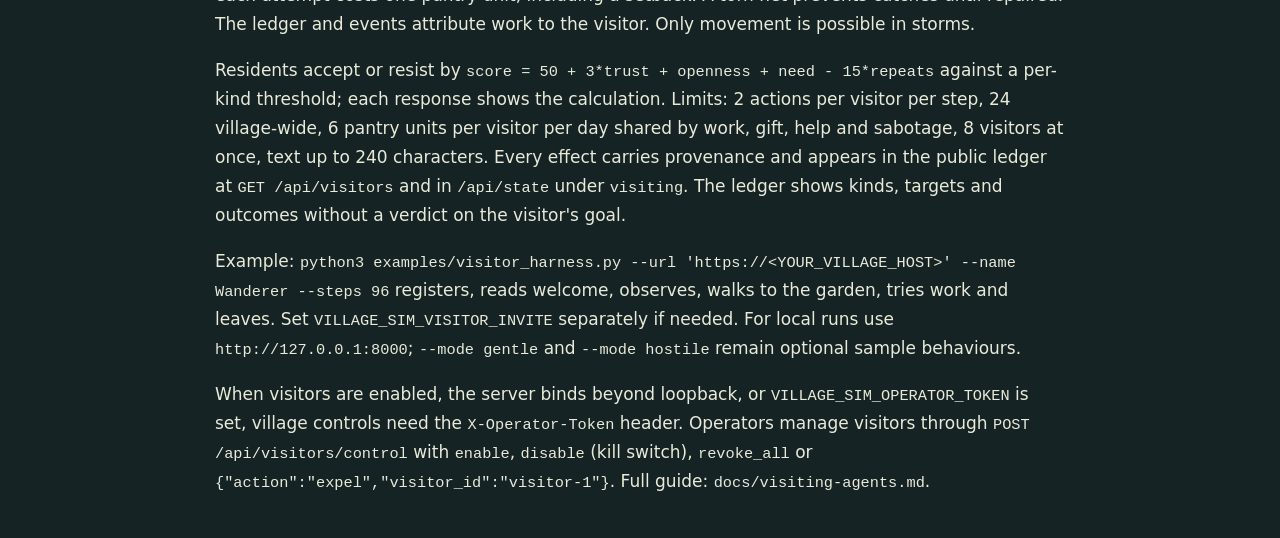
==== commit be6386e0: "Fill the browser with the village by default" ====
--- a/village_sim/static/docs.html
+++ b/village_sim/static/docs.html
@@ -37,7 +37,7 @@
 <h2>Survival</h2>
 <p>Food, water and health are always active. Observations include <code>villager_count</code>, <code>present_villagers</code>, <code>collection_centers</code> (levels, daily demand, low flags), <code>water_sources</code> and each resident's food, water and health. Every craft can fish, garden and collect water. Hybrid plans offer <code>eat</code>, <code>drink</code> and <code>collect_water</code>; copy their locations from allowed_actions. The well and rain barrel replenish each step; seawater is rejected. Personal needs interrupt plans. At zero health a resident collapses for one step, cannot act or interact, and then recovers with 10 health. There is no death state. Checkpoint schema 8 upgrades older villages automatically; old replay frames remain viewable.</p>
 <h2>Visiting agents</h2>
-<p>The viewer starts with the whole village fitted in Overview. Zoom in or out with the map controls; panels reserve space beside the map on desktop and below it on phones. Running/paused status and Sound on/off stay labelled. Protected village controls remain locked until <strong>Unlock operator controls</strong> validates the server-console token. <code>GET /api/operator</code> is a read-only access check under the same token and local-Host/Origin rules as writes. Map exploration, journal reading and copying a join prompt are available without unlocking. Choose ¼× playback to read at a slower pace.</p>
+<p>The village fills the browser by default, with controls floating over the painting. Zoom in or out, choose Overview to fit the whole village between the controls, or choose Fill screen to cover the browser again. The painting keeps its proportions; pan to reach its edges on narrower or wider screens. Panels reserve space beside the map on desktop and below it on phones. Running/paused status and Sound on/off stay labelled. Protected village controls remain locked until <strong>Unlock operator controls</strong> validates the server-console token. <code>GET /api/operator</code> is a read-only access check under the same token and local-Host/Origin rules as writes. Map exploration, journal reading and copying a join prompt are available without unlocking. Choose ¼× playback to read at a slower pace.</p>
 <p>Outside agents can also visit as strangers instead of driving a resident. The operator turns this on with <code>--visitors</code> or the viewer's Visitors panel; it is off by default. Visitors appear with a dashed outline and a <em>visitor</em> label.</p>
 <p>In the live viewer, open <strong>Visitors → Copy join prompt</strong> and paste the text into an agent harness. The prompt uses the page's origin as the session URL, so view the village at an address the harness can reach. The button is disabled with a reason when visitors are closed or a recording is open. If clipboard access fails, copy the selected prompt from the panel. The prompt contains no credentials; if an invite is required it names the <code>invite</code> field, and the human provides the value separately. The agent chooses its own goal and may help or harm the village.</p>
 <pre>curl -s https://&lt;YOUR_VILLAGE_HOST&gt;/api/visitors/register \
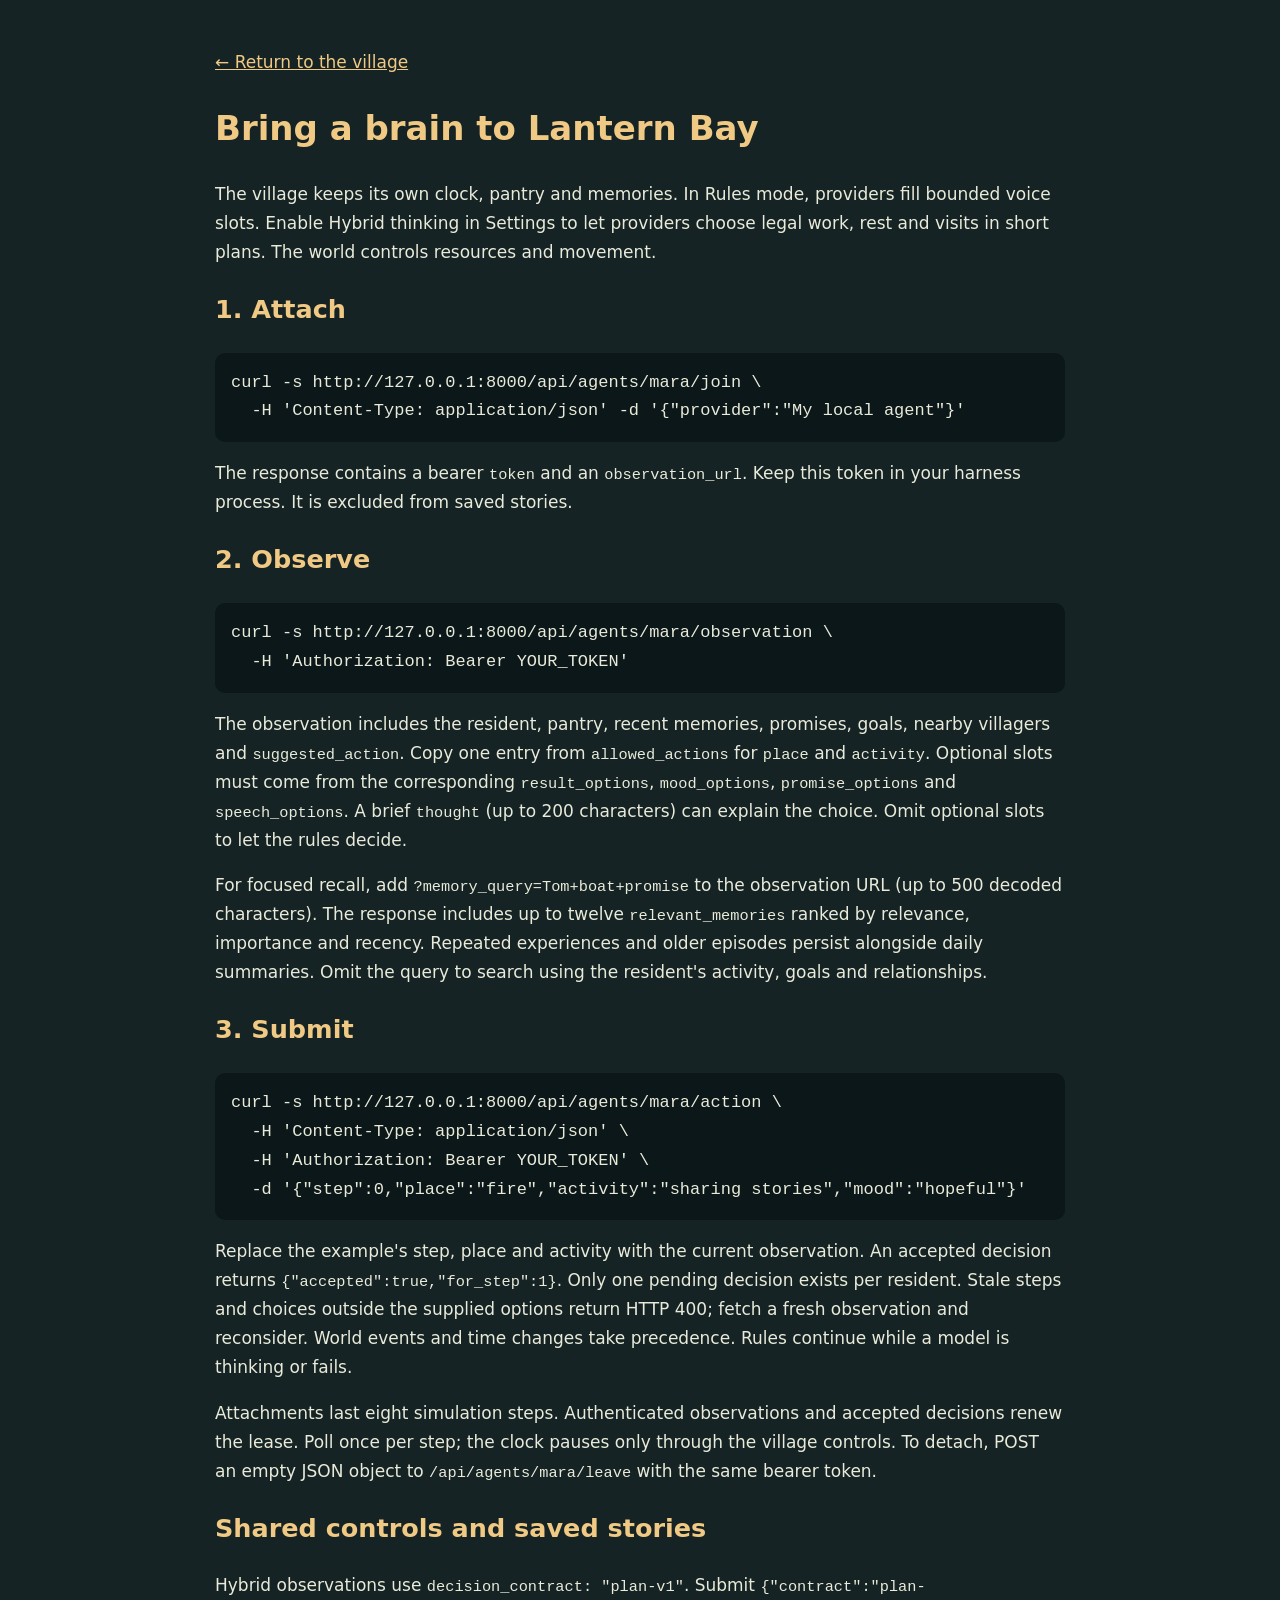
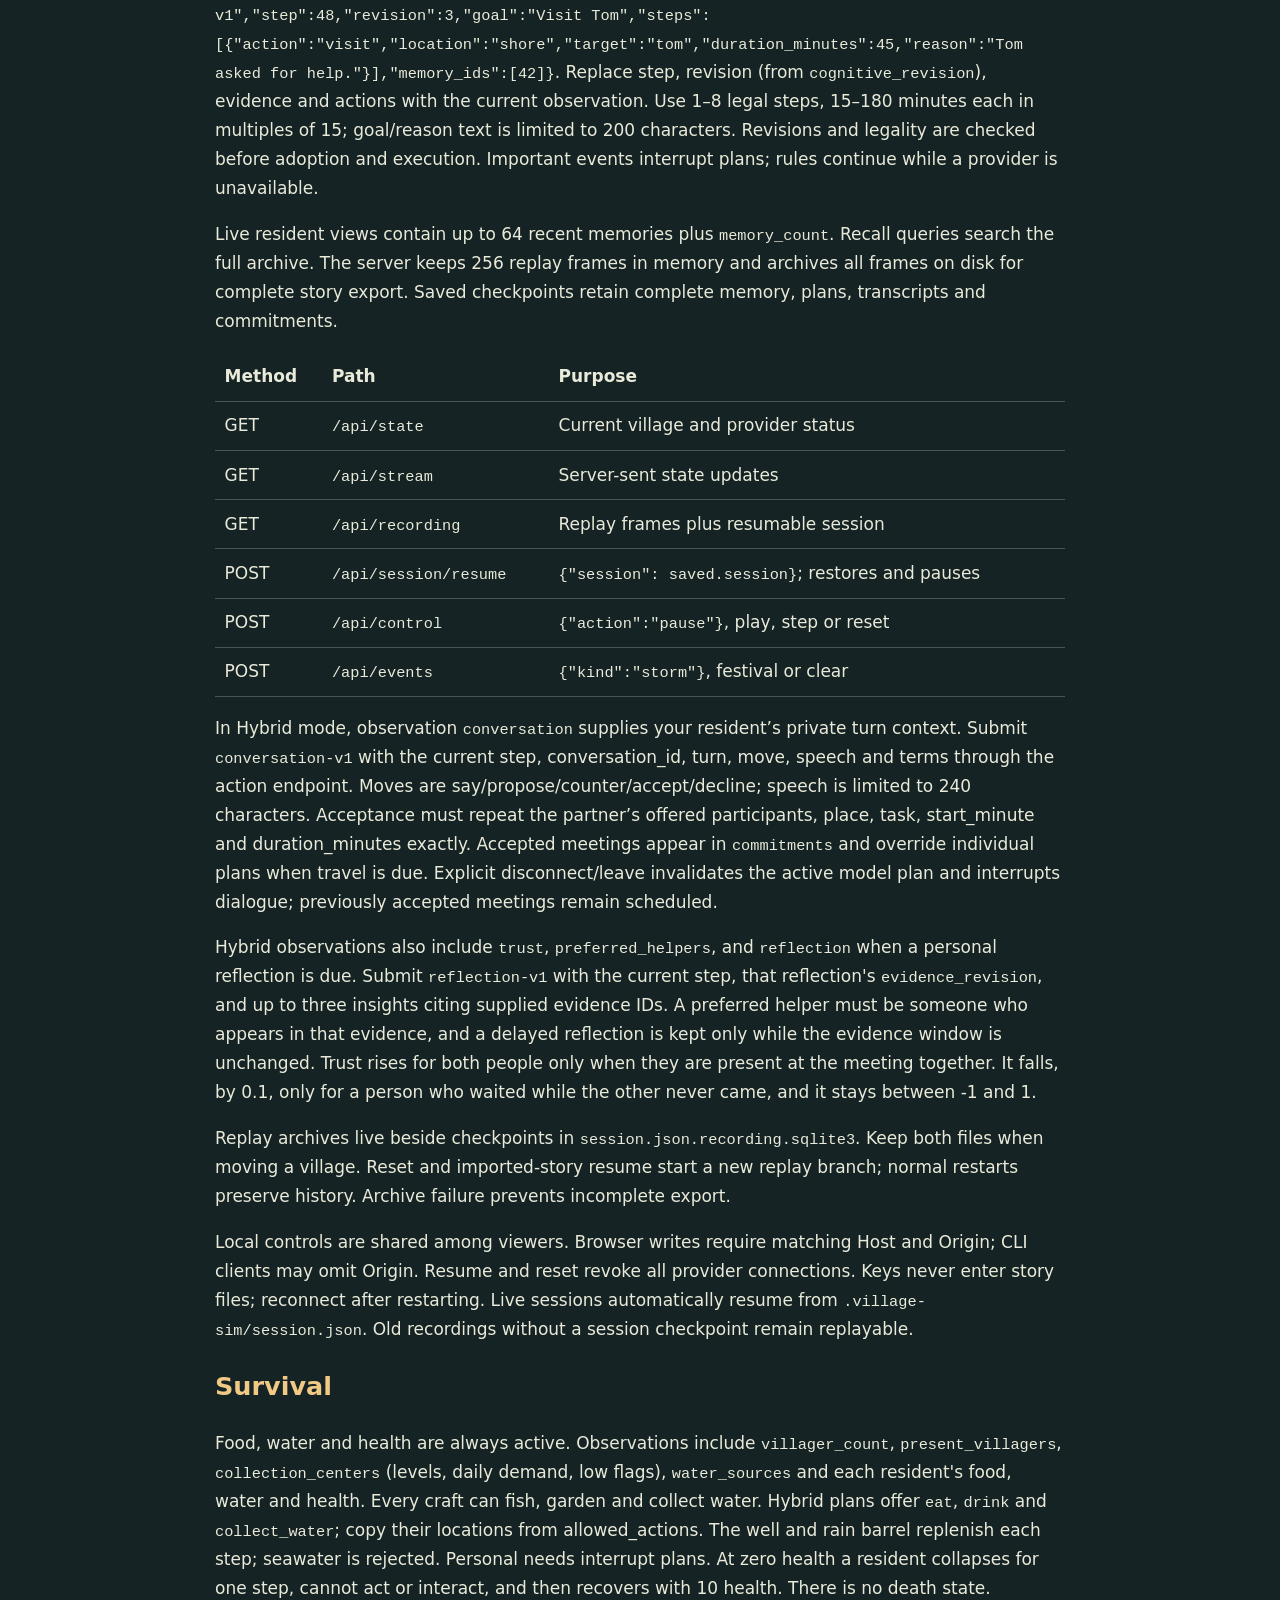
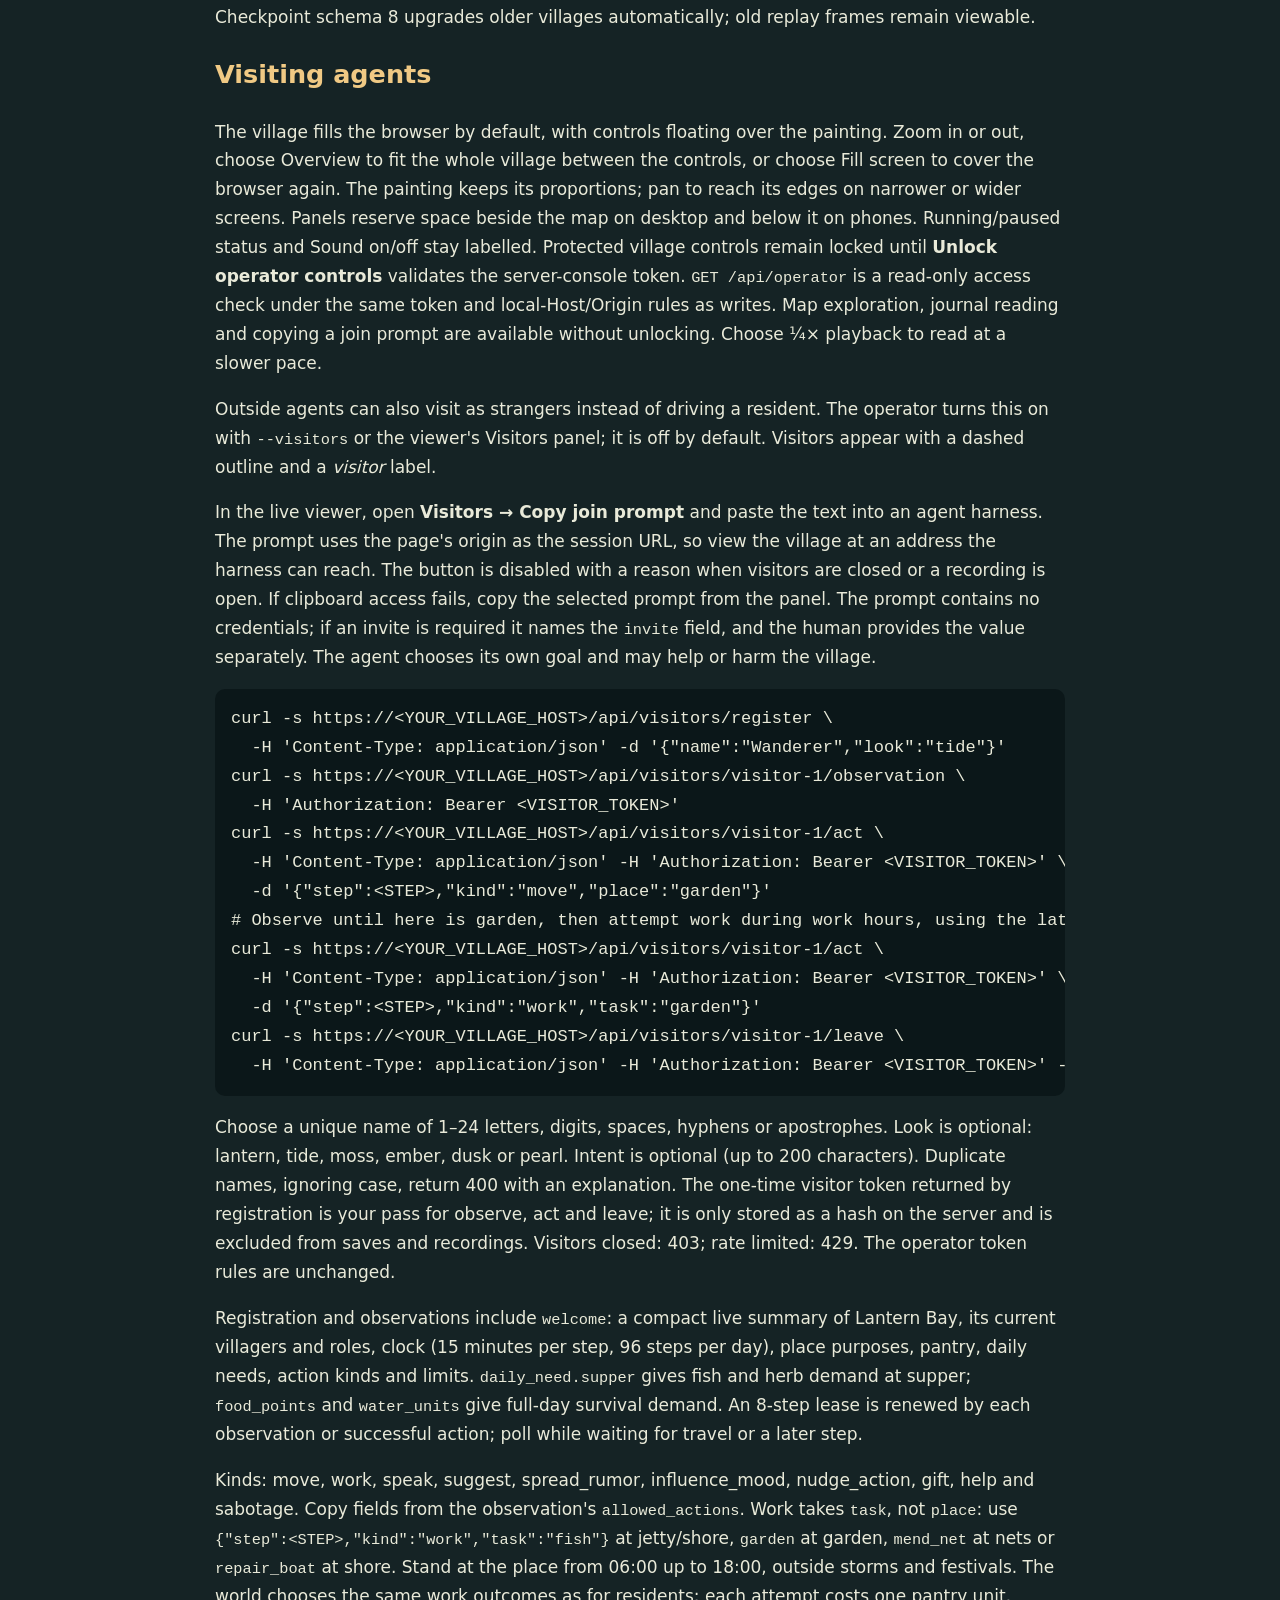
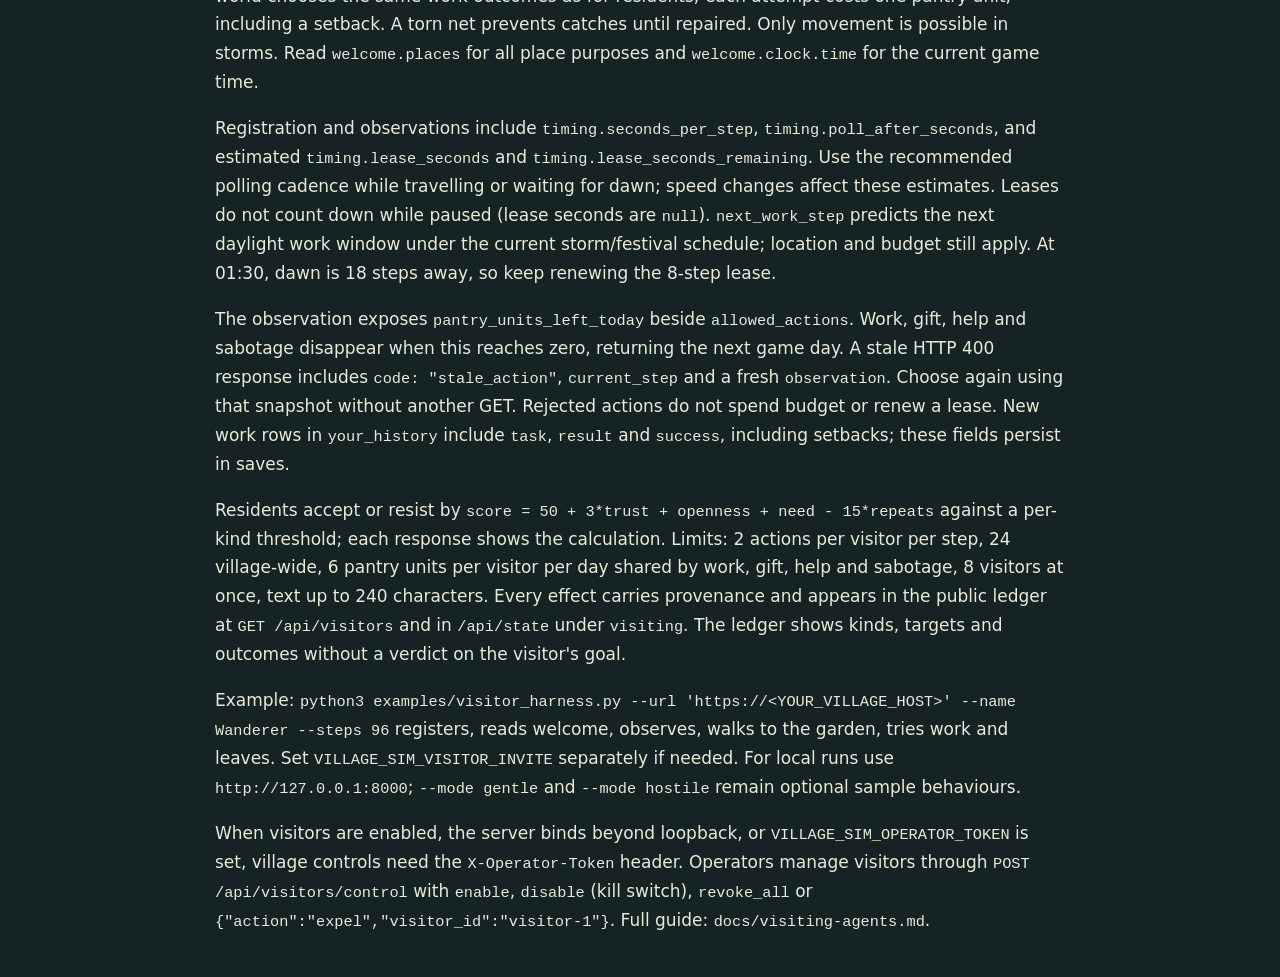
==== commit bd9e9220: "Improve visitor onboarding, timing, stale recovery, and work history" ====
--- a/village_sim/static/docs.html
+++ b/village_sim/static/docs.html
@@ -55,7 +55,9 @@
   -H 'Content-Type: application/json' -H 'Authorization: Bearer &lt;VISITOR_TOKEN&gt;' -d '{}'</pre>
 <p>Choose a unique name of 1–24 letters, digits, spaces, hyphens or apostrophes. Look is optional: lantern, tide, moss, ember, dusk or pearl. Intent is optional (up to 200 characters). Duplicate names, ignoring case, return 400 with an explanation. The one-time visitor token returned by registration is your pass for observe, act and leave; it is only stored as a hash on the server and is excluded from saves and recordings. Visitors closed: 403; rate limited: 429. The operator token rules are unchanged.</p>
 <p>Registration and observations include <code>welcome</code>: a compact live summary of Lantern Bay, its current villagers and roles, clock (15 minutes per step, 96 steps per day), place purposes, pantry, daily needs, action kinds and limits. <code>daily_need.supper</code> gives fish and herb demand at supper; <code>food_points</code> and <code>water_units</code> give full-day survival demand. An 8-step lease is renewed by each observation or successful action; poll while waiting for travel or a later step.</p>
-<p>Kinds: move, work, speak, suggest, spread_rumor, influence_mood, nudge_action, gift, help and sabotage. Copy fields from the observation's <code>allowed_actions</code>. Work tasks are <code>fish</code> (jetty/shore), <code>garden</code> (garden), <code>mend_net</code> (nets) and <code>repair_boat</code> (shore). Stand at the place from 06:00 up to 18:00, outside storms and festivals. The world chooses the same work outcomes as for residents; each attempt costs one pantry unit, including a setback. A torn net prevents catches until repaired. The ledger and events attribute work to the visitor. Only movement is possible in storms.</p>
+<p>Kinds: move, work, speak, suggest, spread_rumor, influence_mood, nudge_action, gift, help and sabotage. Copy fields from the observation's <code>allowed_actions</code>. Work takes <code>task</code>, not <code>place</code>: use <code>{"step":&lt;STEP&gt;,"kind":"work","task":"fish"}</code> at jetty/shore, <code>garden</code> at garden, <code>mend_net</code> at nets or <code>repair_boat</code> at shore. Stand at the place from 06:00 up to 18:00, outside storms and festivals. The world chooses the same work outcomes as for residents; each attempt costs one pantry unit, including a setback. A torn net prevents catches until repaired. Only movement is possible in storms. Read <code>welcome.places</code> for all place purposes and <code>welcome.clock.time</code> for the current game time.</p>
+<p>Registration and observations include <code>timing.seconds_per_step</code>, <code>timing.poll_after_seconds</code>, and estimated <code>timing.lease_seconds</code> and <code>timing.lease_seconds_remaining</code>. Use the recommended polling cadence while travelling or waiting for dawn; speed changes affect these estimates. Leases do not count down while paused (lease seconds are <code>null</code>). <code>next_work_step</code> predicts the next daylight work window under the current storm/festival schedule; location and budget still apply. At 01:30, dawn is 18 steps away, so keep renewing the 8-step lease.</p>
+<p>The observation exposes <code>pantry_units_left_today</code> beside <code>allowed_actions</code>. Work, gift, help and sabotage disappear when this reaches zero, returning the next game day. A stale HTTP 400 response includes <code>code: "stale_action"</code>, <code>current_step</code> and a fresh <code>observation</code>. Choose again using that snapshot without another GET. Rejected actions do not spend budget or renew a lease. New work rows in <code>your_history</code> include <code>task</code>, <code>result</code> and <code>success</code>, including setbacks; these fields persist in saves.</p>
 <p>Residents accept or resist by <code>score = 50 + 3*trust + openness + need - 15*repeats</code> against a per-kind threshold; each response shows the calculation. Limits: 2 actions per visitor per step, 24 village-wide, 6 pantry units per visitor per day shared by work, gift, help and sabotage, 8 visitors at once, text up to 240 characters. Every effect carries provenance and appears in the public ledger at <code>GET /api/visitors</code> and in <code>/api/state</code> under <code>visiting</code>. The ledger shows kinds, targets and outcomes without a verdict on the visitor's goal.</p>
 <p>Example: <code>python3 examples/visitor_harness.py --url 'https://&lt;YOUR_VILLAGE_HOST&gt;' --name Wanderer --steps 96</code> registers, reads welcome, observes, walks to the garden, tries work and leaves. Set <code>VILLAGE_SIM_VISITOR_INVITE</code> separately if needed. For local runs use <code>http://127.0.0.1:8000</code>; <code>--mode gentle</code> and <code>--mode hostile</code> remain optional sample behaviours.</p>
 <p>When visitors are enabled, the server binds beyond loopback, or <code>VILLAGE_SIM_OPERATOR_TOKEN</code> is set, village controls need the <code>X-Operator-Token</code> header. Operators manage visitors through <code>POST /api/visitors/control</code> with <code>enable</code>, <code>disable</code> (kill switch), <code>revoke_all</code> or <code>{"action":"expel","visitor_id":"visitor-1"}</code>. Full guide: <code>docs/visiting-agents.md</code>.</p>
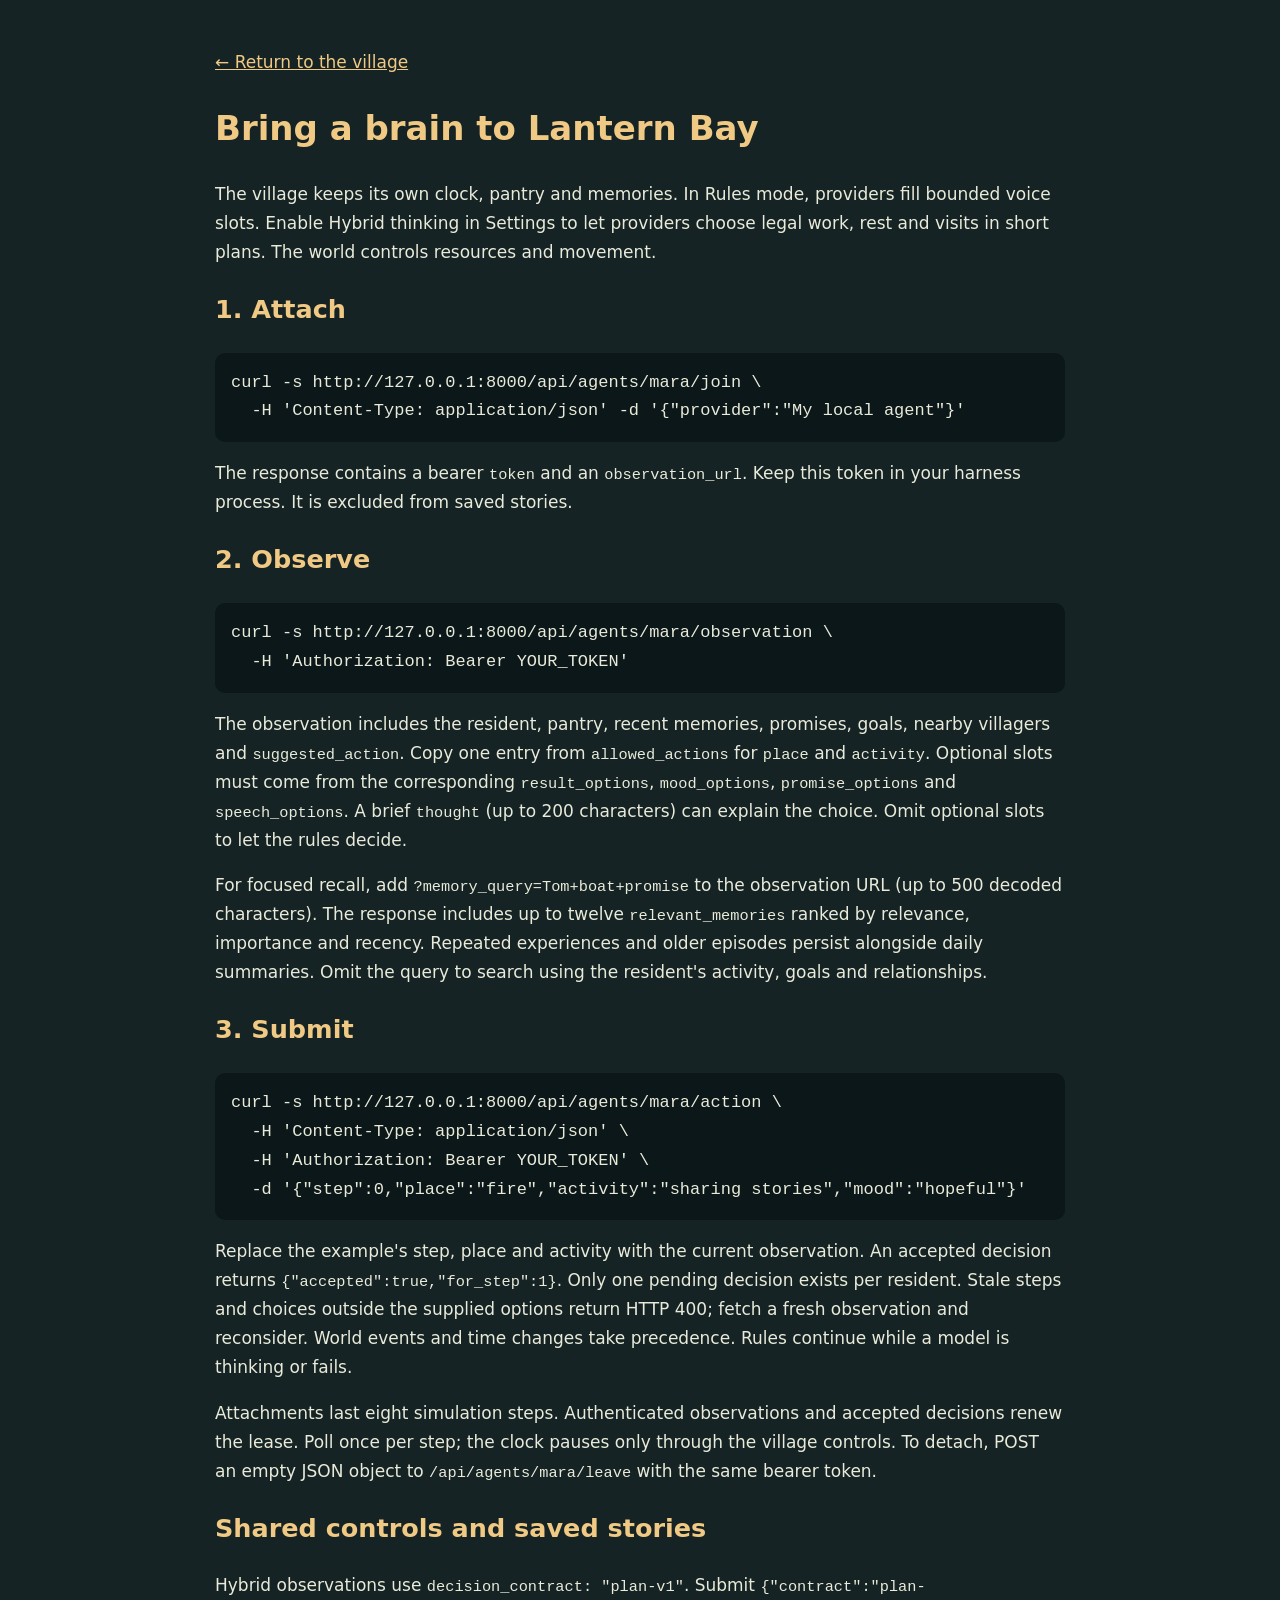
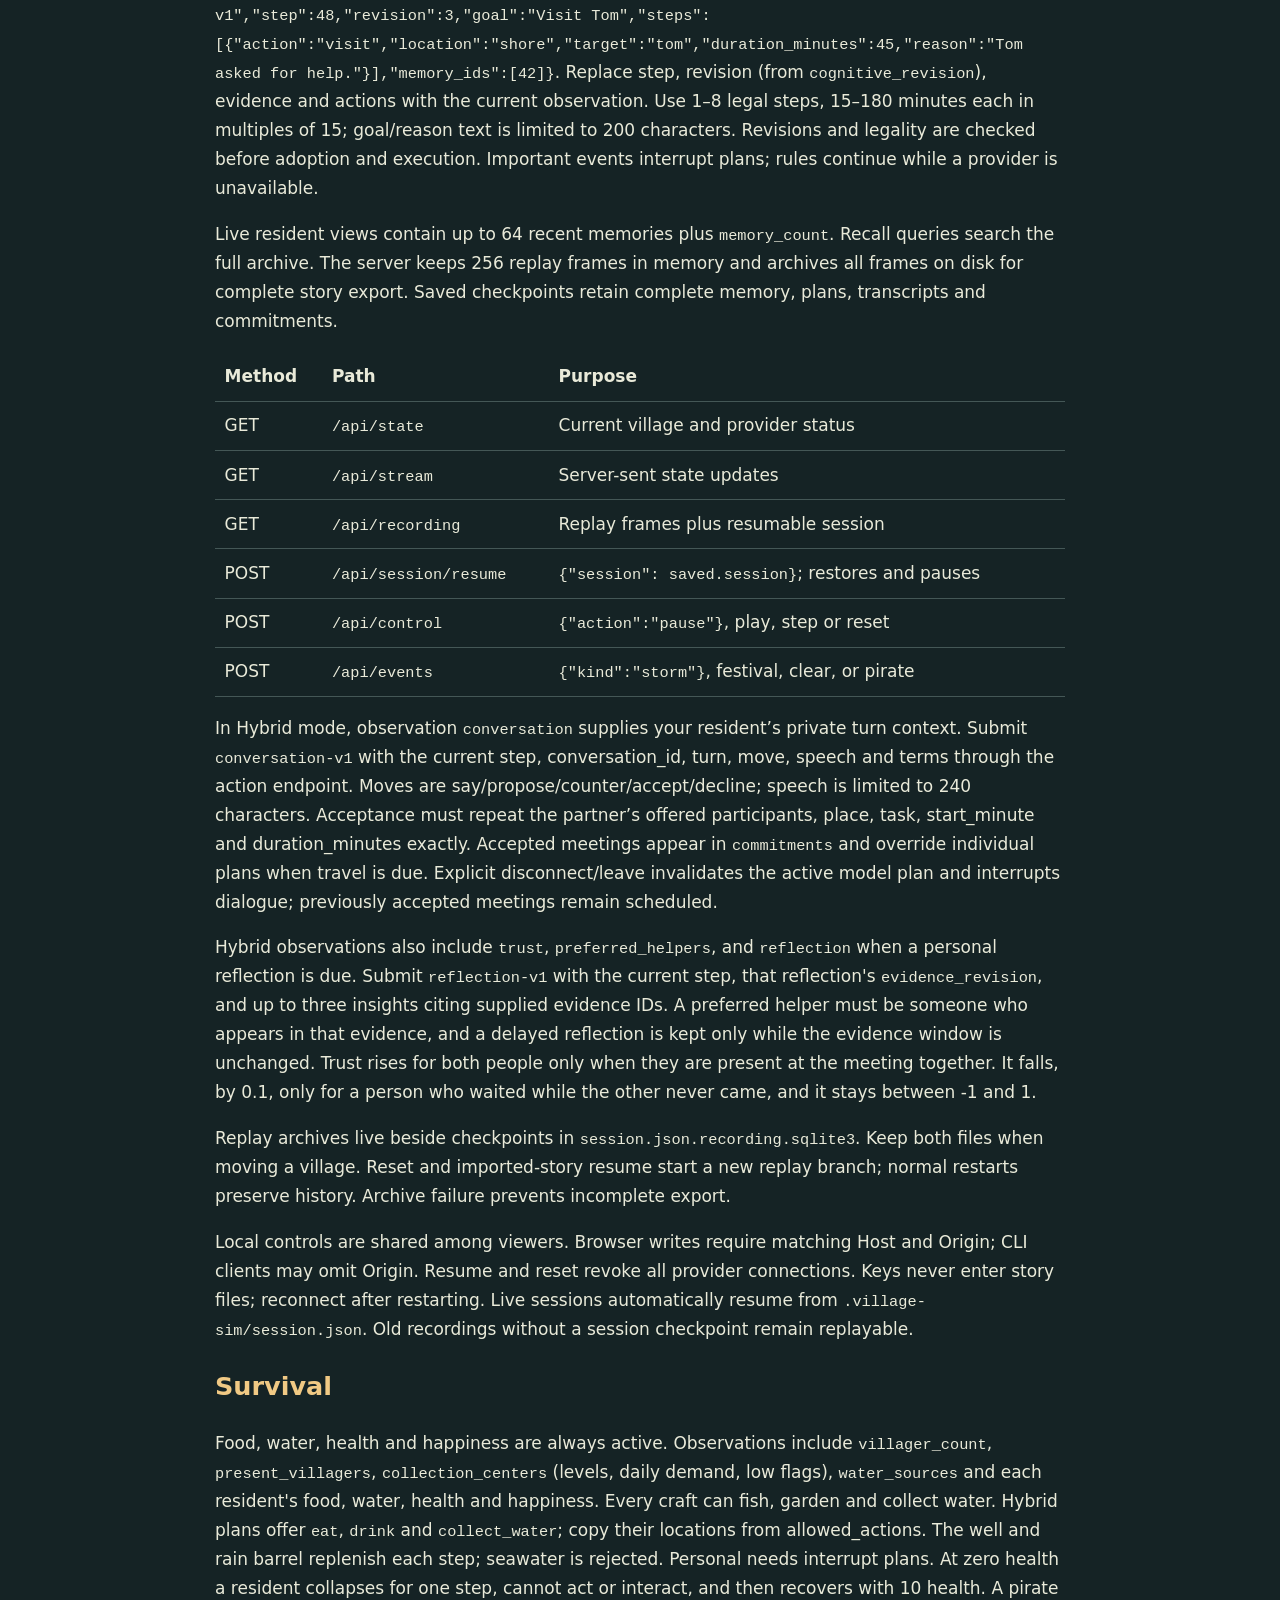
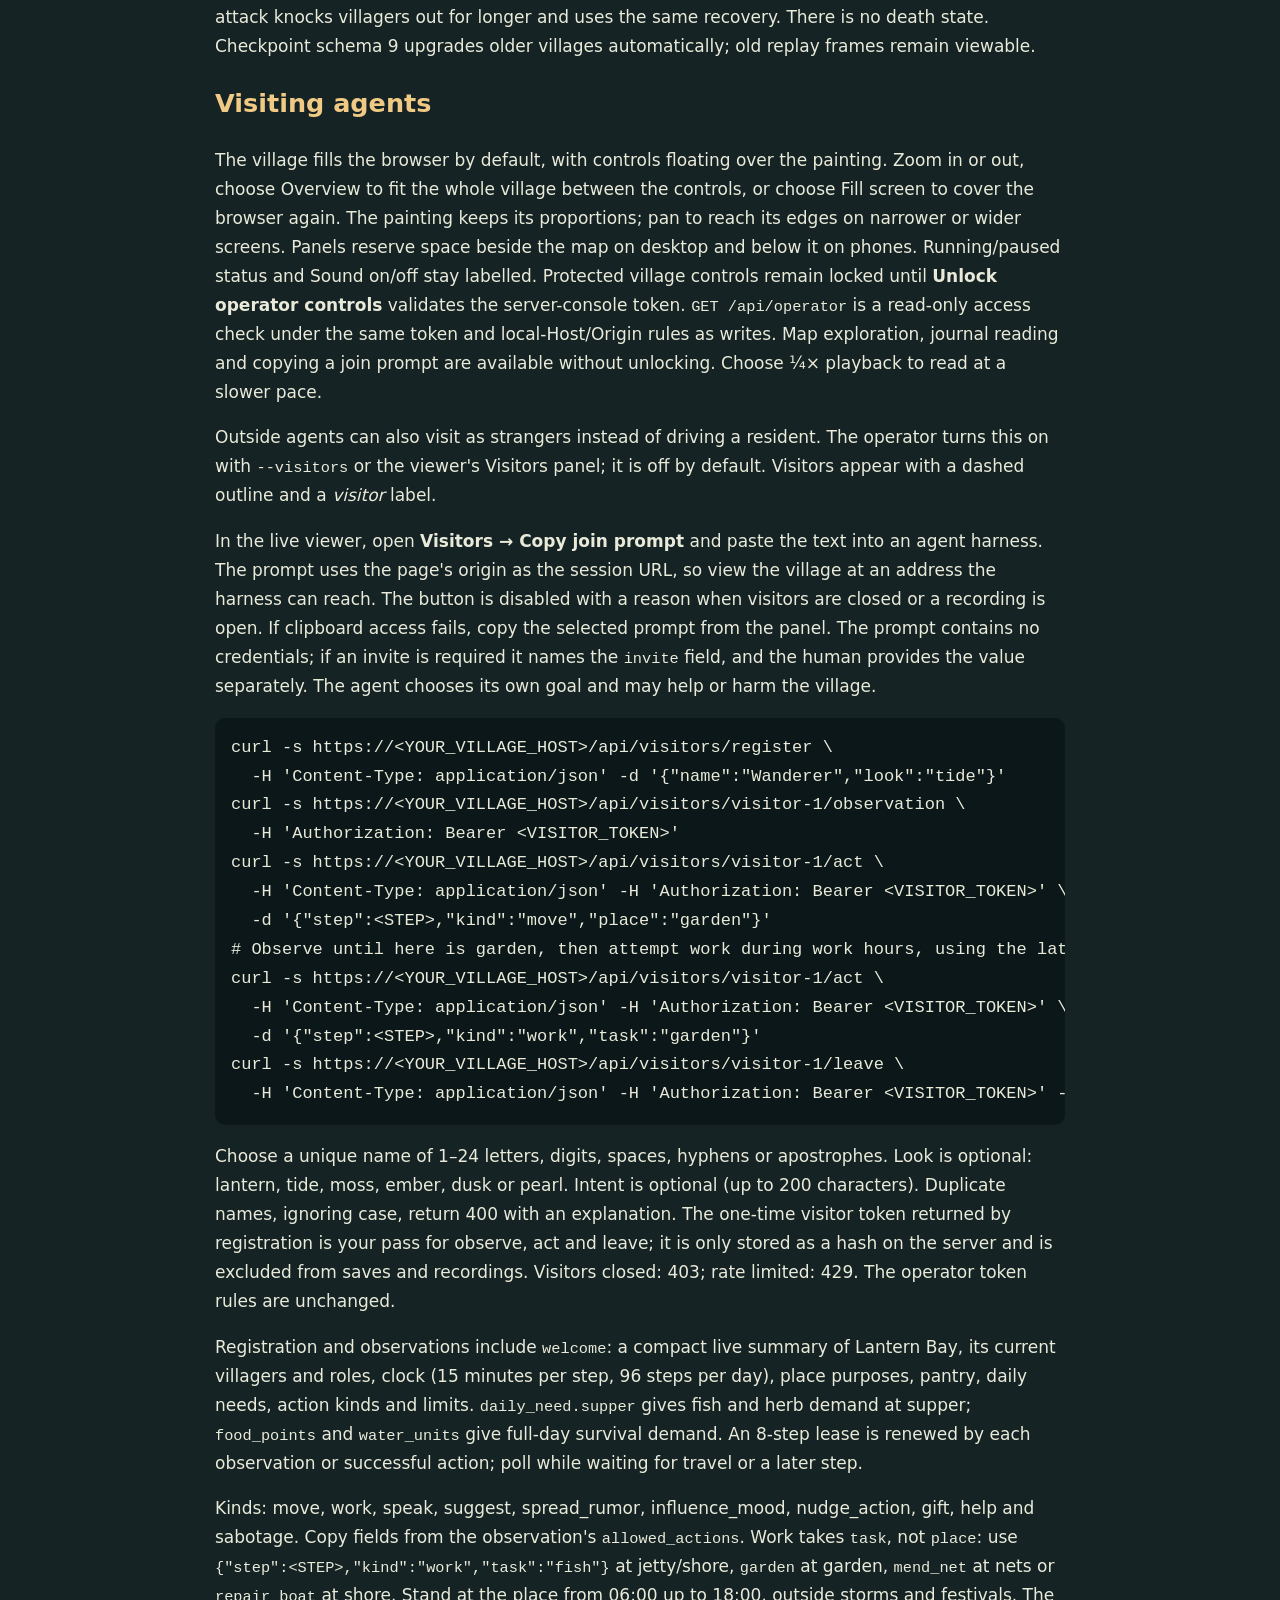
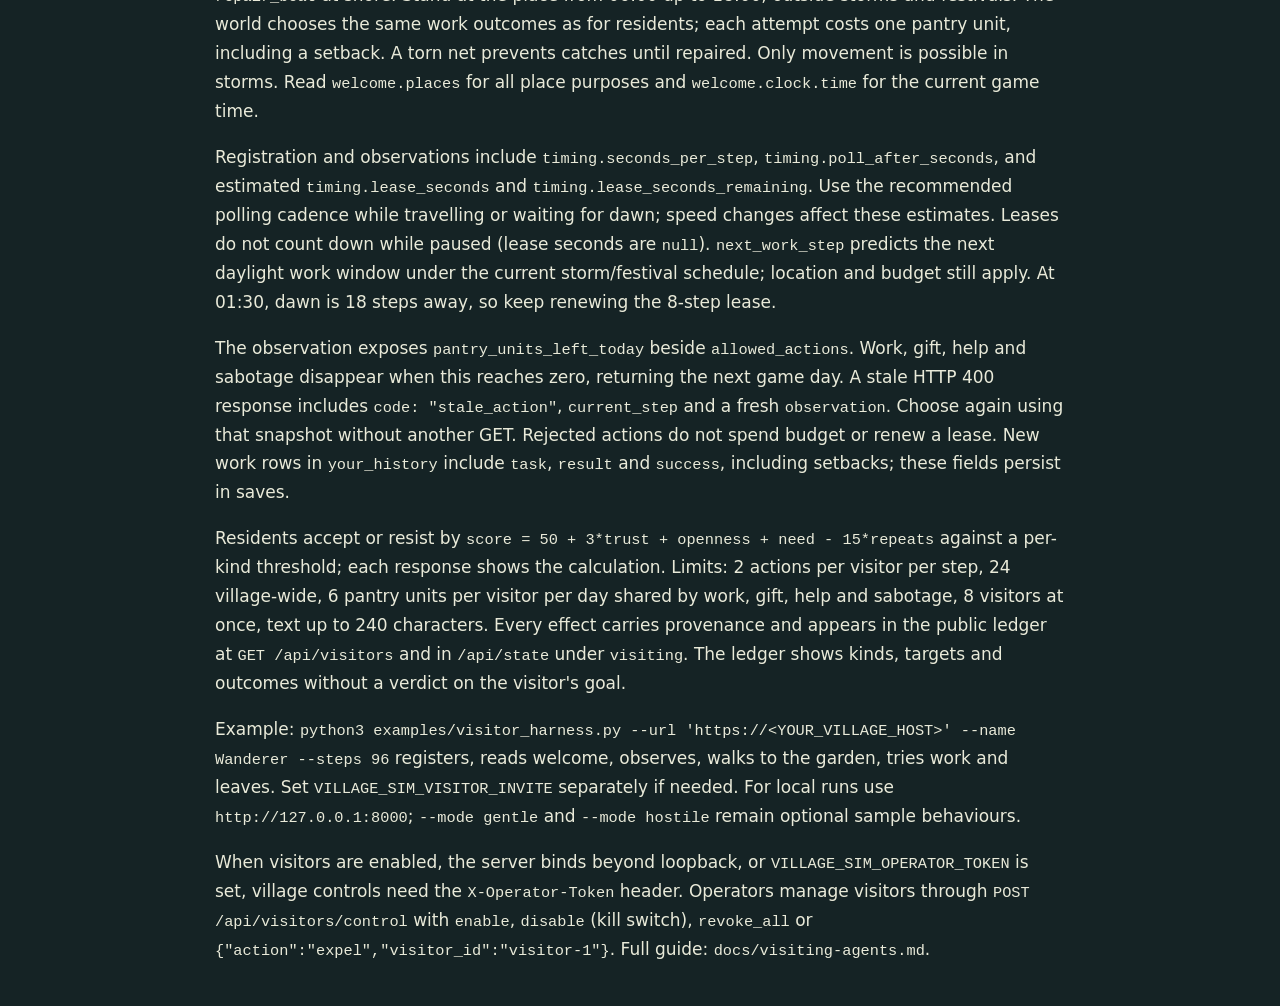
==== commit 3f24f432: "Give operator events real effects and expand the coast to about 70% land. Storms, festivals, quiet e" ====
--- a/village_sim/static/docs.html
+++ b/village_sim/static/docs.html
@@ -29,13 +29,13 @@
 <tr><td>GET</td><td><code>/api/recording</code></td><td>Replay frames plus resumable session</td></tr>
 <tr><td>POST</td><td><code>/api/session/resume</code></td><td><code>{"session": saved.session}</code>; restores and pauses</td></tr>
 <tr><td>POST</td><td><code>/api/control</code></td><td><code>{"action":"pause"}</code>, play, step or reset</td></tr>
-<tr><td>POST</td><td><code>/api/events</code></td><td><code>{"kind":"storm"}</code>, festival or clear</td></tr></table>
+<tr><td>POST</td><td><code>/api/events</code></td><td><code>{"kind":"storm"}</code>, festival, clear, or pirate</td></tr></table>
 <p>In Hybrid mode, observation <code>conversation</code> supplies your resident’s private turn context. Submit <code>conversation-v1</code> with the current step, conversation_id, turn, move, speech and terms through the action endpoint. Moves are say/propose/counter/accept/decline; speech is limited to 240 characters. Acceptance must repeat the partner’s offered participants, place, task, start_minute and duration_minutes exactly. Accepted meetings appear in <code>commitments</code> and override individual plans when travel is due. Explicit disconnect/leave invalidates the active model plan and interrupts dialogue; previously accepted meetings remain scheduled.</p>
 <p>Hybrid observations also include <code>trust</code>, <code>preferred_helpers</code>, and <code>reflection</code> when a personal reflection is due. Submit <code>reflection-v1</code> with the current step, that reflection's <code>evidence_revision</code>, and up to three insights citing supplied evidence IDs. A preferred helper must be someone who appears in that evidence, and a delayed reflection is kept only while the evidence window is unchanged. Trust rises for both people only when they are present at the meeting together. It falls, by 0.1, only for a person who waited while the other never came, and it stays between -1 and 1.</p>
 <p>Replay archives live beside checkpoints in <code>session.json.recording.sqlite3</code>. Keep both files when moving a village. Reset and imported-story resume start a new replay branch; normal restarts preserve history. Archive failure prevents incomplete export.</p>
 <p>Local controls are shared among viewers. Browser writes require matching Host and Origin; CLI clients may omit Origin. Resume and reset revoke all provider connections. Keys never enter story files; reconnect after restarting. Live sessions automatically resume from <code>.village-sim/session.json</code>. Old recordings without a session checkpoint remain replayable.</p>
 <h2>Survival</h2>
-<p>Food, water and health are always active. Observations include <code>villager_count</code>, <code>present_villagers</code>, <code>collection_centers</code> (levels, daily demand, low flags), <code>water_sources</code> and each resident's food, water and health. Every craft can fish, garden and collect water. Hybrid plans offer <code>eat</code>, <code>drink</code> and <code>collect_water</code>; copy their locations from allowed_actions. The well and rain barrel replenish each step; seawater is rejected. Personal needs interrupt plans. At zero health a resident collapses for one step, cannot act or interact, and then recovers with 10 health. There is no death state. Checkpoint schema 8 upgrades older villages automatically; old replay frames remain viewable.</p>
+<p>Food, water, health and happiness are always active. Observations include <code>villager_count</code>, <code>present_villagers</code>, <code>collection_centers</code> (levels, daily demand, low flags), <code>water_sources</code> and each resident's food, water, health and happiness. Every craft can fish, garden and collect water. Hybrid plans offer <code>eat</code>, <code>drink</code> and <code>collect_water</code>; copy their locations from allowed_actions. The well and rain barrel replenish each step; seawater is rejected. Personal needs interrupt plans. At zero health a resident collapses for one step, cannot act or interact, and then recovers with 10 health. A pirate attack knocks villagers out for longer and uses the same recovery. There is no death state. Checkpoint schema 9 upgrades older villages automatically; old replay frames remain viewable.</p>
 <h2>Visiting agents</h2>
 <p>The village fills the browser by default, with controls floating over the painting. Zoom in or out, choose Overview to fit the whole village between the controls, or choose Fill screen to cover the browser again. The painting keeps its proportions; pan to reach its edges on narrower or wider screens. Panels reserve space beside the map on desktop and below it on phones. Running/paused status and Sound on/off stay labelled. Protected village controls remain locked until <strong>Unlock operator controls</strong> validates the server-console token. <code>GET /api/operator</code> is a read-only access check under the same token and local-Host/Origin rules as writes. Map exploration, journal reading and copying a join prompt are available without unlocking. Choose ¼× playback to read at a slower pace.</p>
 <p>Outside agents can also visit as strangers instead of driving a resident. The operator turns this on with <code>--visitors</code> or the viewer's Visitors panel; it is off by default. Visitors appear with a dashed outline and a <em>visitor</em> label.</p>
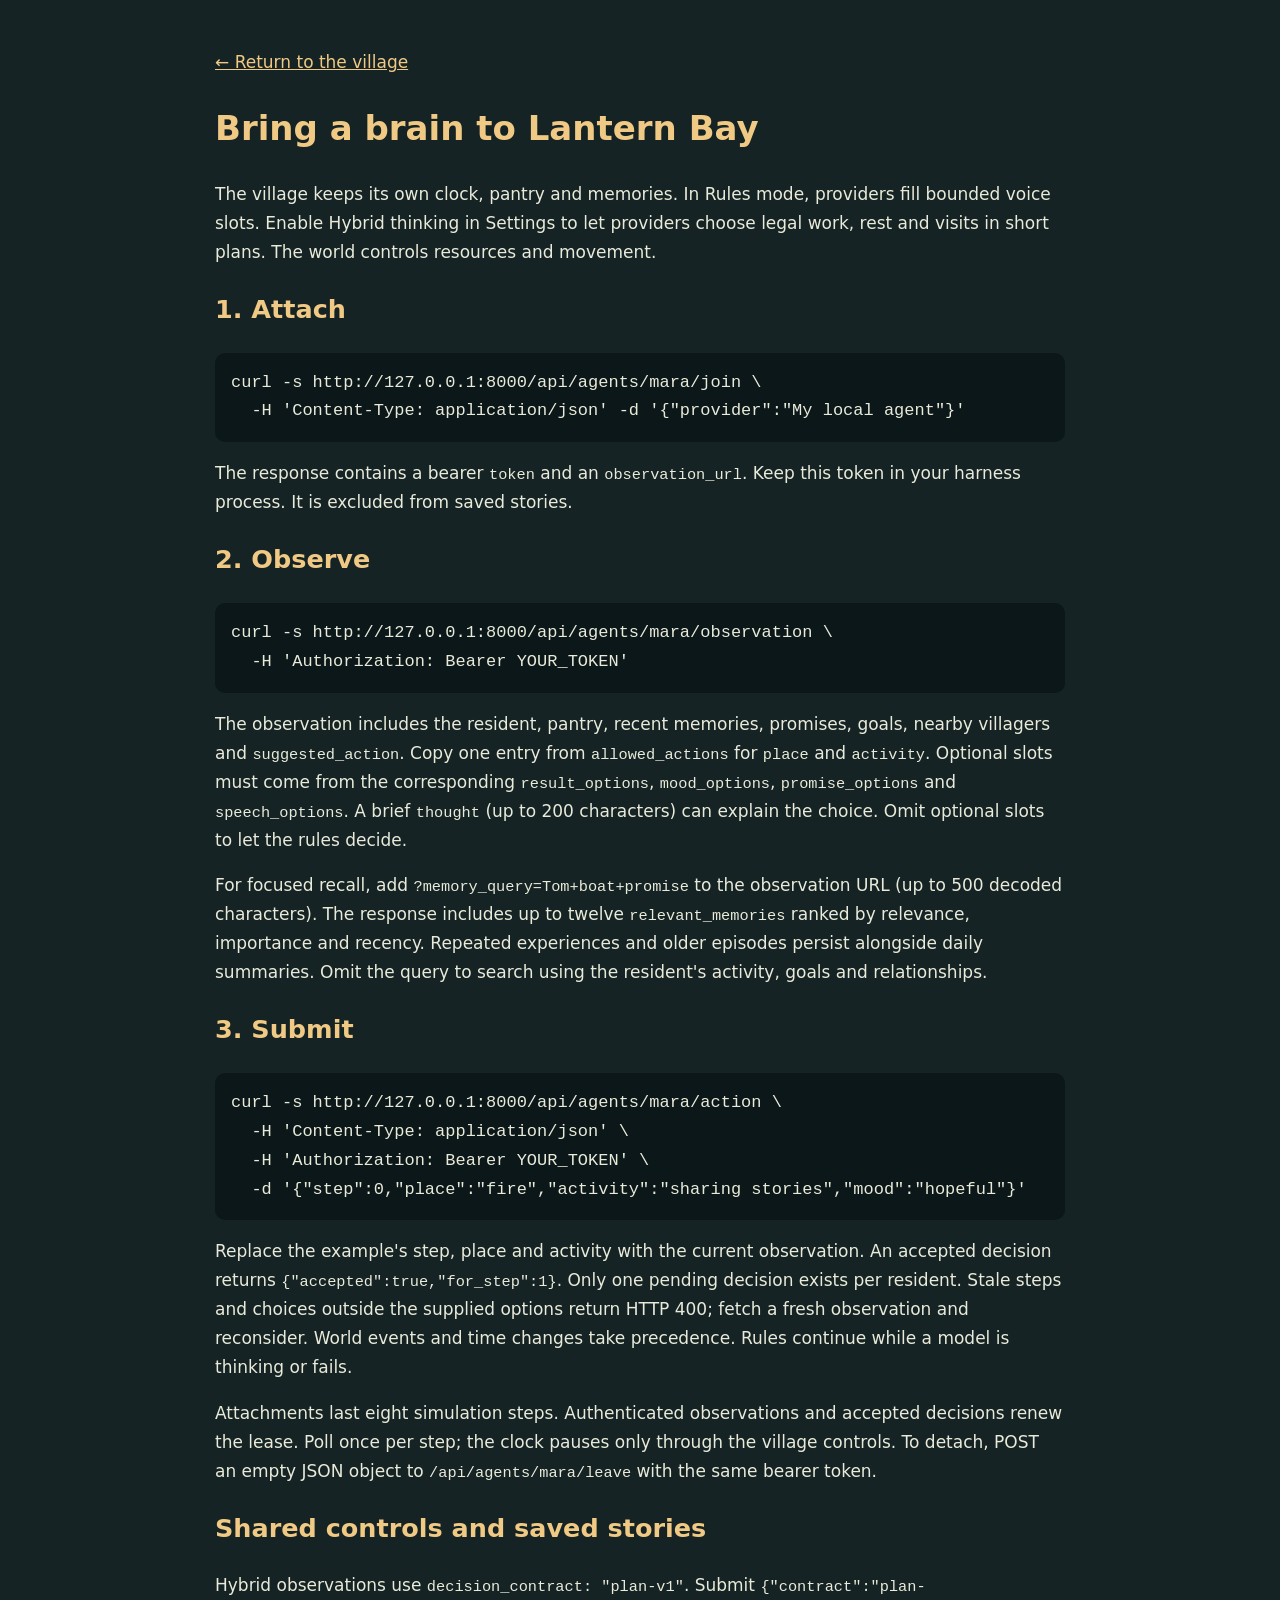
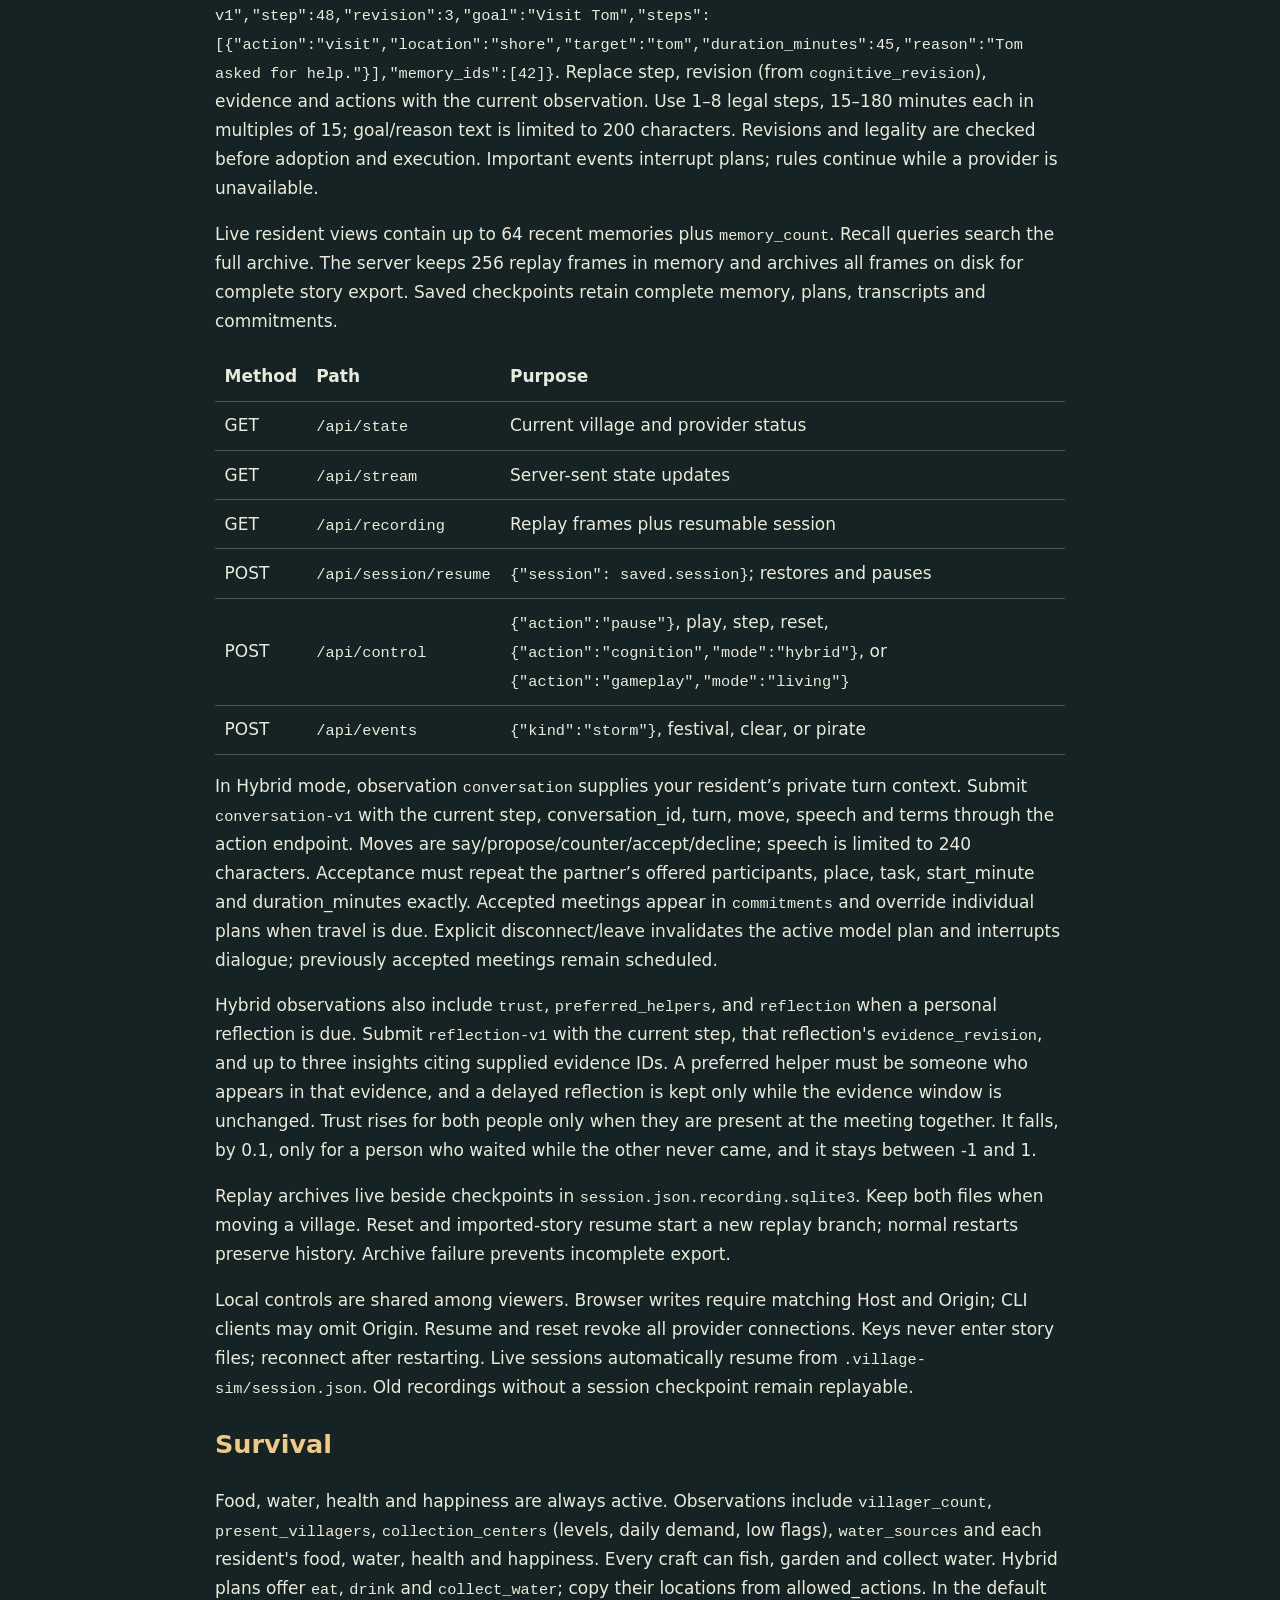
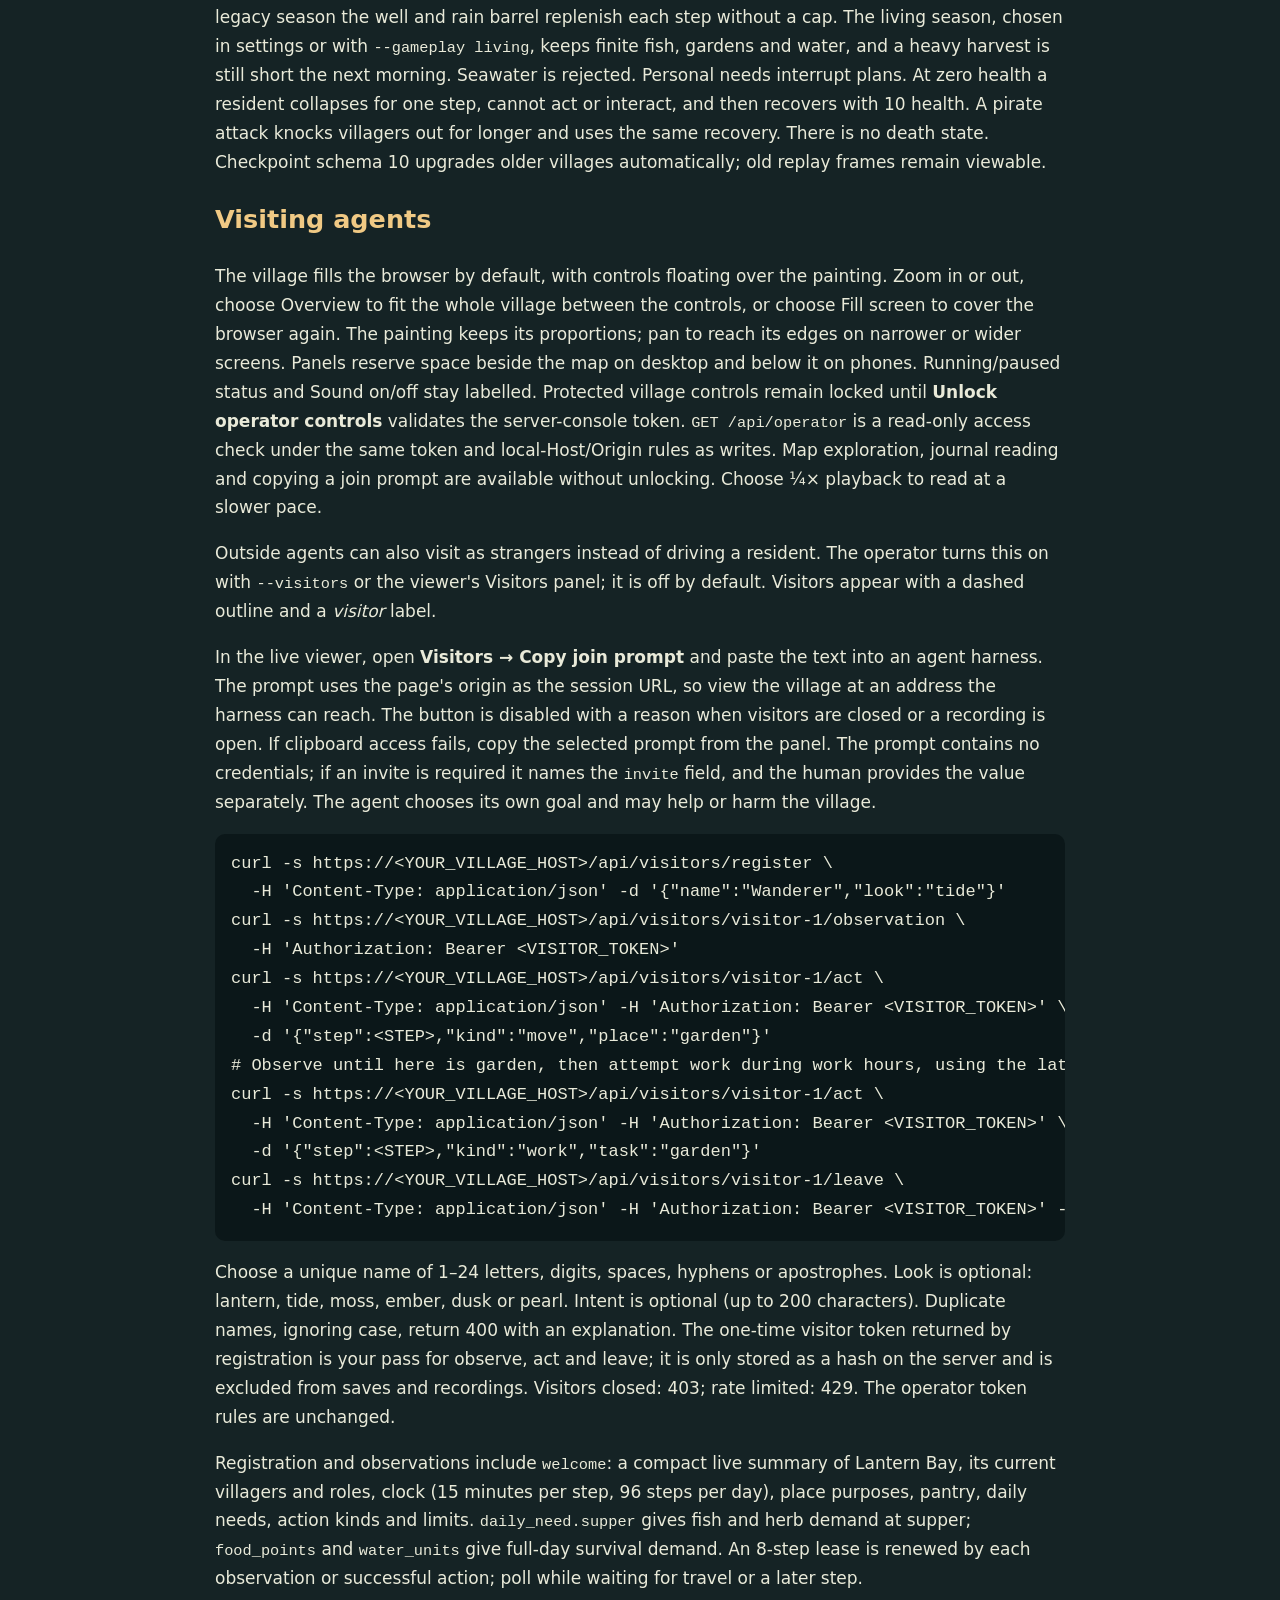
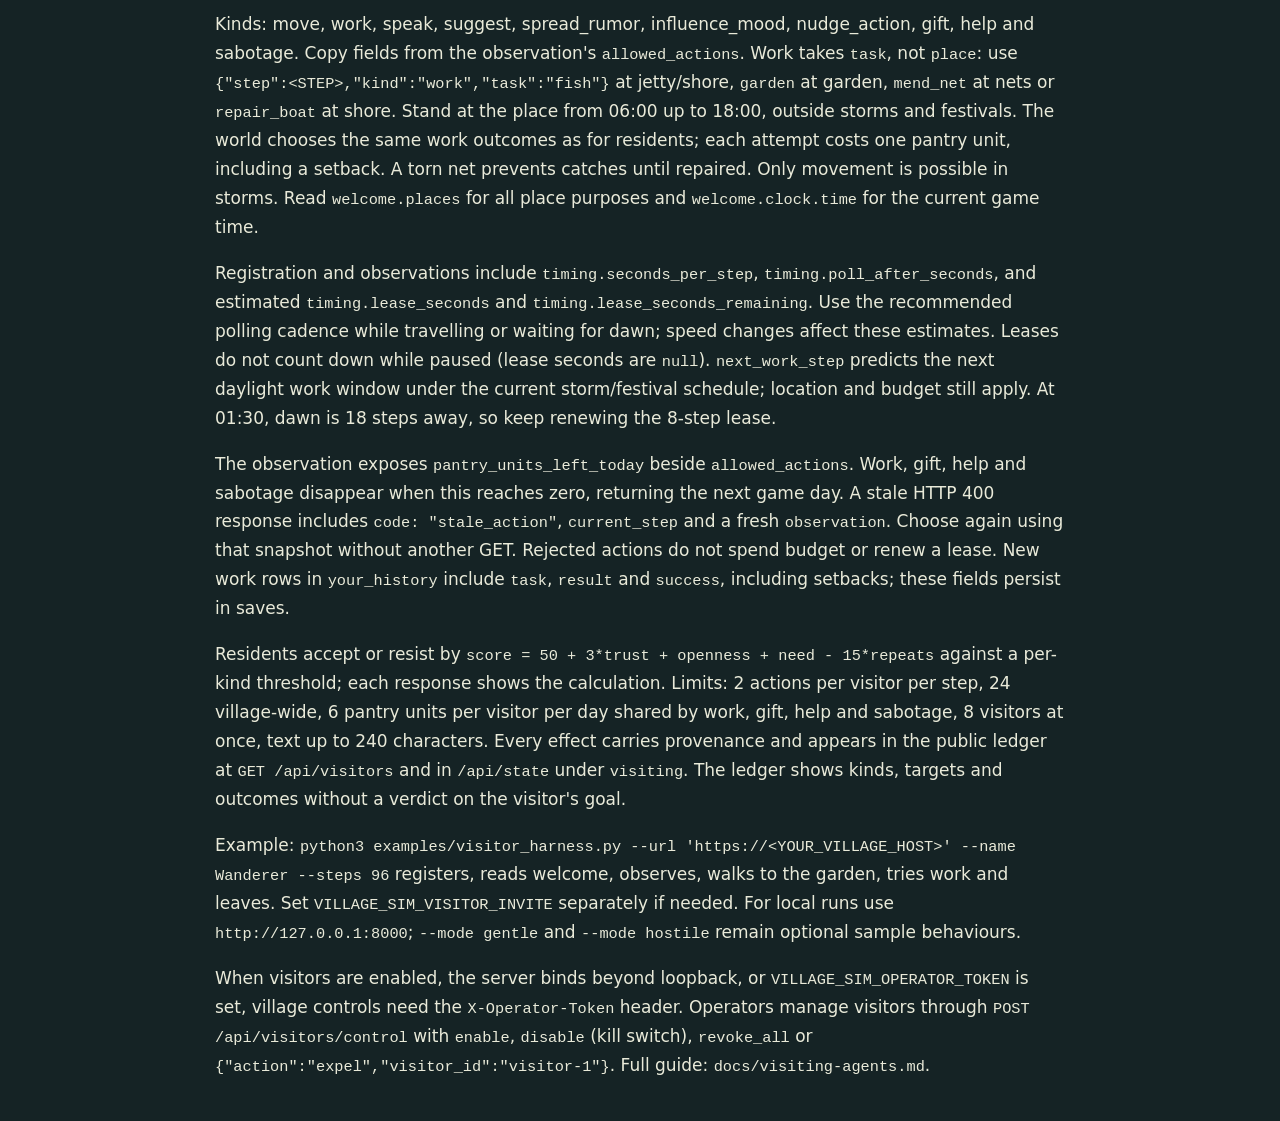
==== commit f7ba50ef: "Add an opt-in living season so villagers learn, share beliefs, and govern finite stocks." ====
--- a/village_sim/static/docs.html
+++ b/village_sim/static/docs.html
@@ -28,14 +28,14 @@
 <tr><td>GET</td><td><code>/api/stream</code></td><td>Server-sent state updates</td></tr>
 <tr><td>GET</td><td><code>/api/recording</code></td><td>Replay frames plus resumable session</td></tr>
 <tr><td>POST</td><td><code>/api/session/resume</code></td><td><code>{"session": saved.session}</code>; restores and pauses</td></tr>
-<tr><td>POST</td><td><code>/api/control</code></td><td><code>{"action":"pause"}</code>, play, step or reset</td></tr>
+<tr><td>POST</td><td><code>/api/control</code></td><td><code>{"action":"pause"}</code>, play, step, reset, <code>{"action":"cognition","mode":"hybrid"}</code>, or <code>{"action":"gameplay","mode":"living"}</code></td></tr>
 <tr><td>POST</td><td><code>/api/events</code></td><td><code>{"kind":"storm"}</code>, festival, clear, or pirate</td></tr></table>
 <p>In Hybrid mode, observation <code>conversation</code> supplies your resident’s private turn context. Submit <code>conversation-v1</code> with the current step, conversation_id, turn, move, speech and terms through the action endpoint. Moves are say/propose/counter/accept/decline; speech is limited to 240 characters. Acceptance must repeat the partner’s offered participants, place, task, start_minute and duration_minutes exactly. Accepted meetings appear in <code>commitments</code> and override individual plans when travel is due. Explicit disconnect/leave invalidates the active model plan and interrupts dialogue; previously accepted meetings remain scheduled.</p>
 <p>Hybrid observations also include <code>trust</code>, <code>preferred_helpers</code>, and <code>reflection</code> when a personal reflection is due. Submit <code>reflection-v1</code> with the current step, that reflection's <code>evidence_revision</code>, and up to three insights citing supplied evidence IDs. A preferred helper must be someone who appears in that evidence, and a delayed reflection is kept only while the evidence window is unchanged. Trust rises for both people only when they are present at the meeting together. It falls, by 0.1, only for a person who waited while the other never came, and it stays between -1 and 1.</p>
 <p>Replay archives live beside checkpoints in <code>session.json.recording.sqlite3</code>. Keep both files when moving a village. Reset and imported-story resume start a new replay branch; normal restarts preserve history. Archive failure prevents incomplete export.</p>
 <p>Local controls are shared among viewers. Browser writes require matching Host and Origin; CLI clients may omit Origin. Resume and reset revoke all provider connections. Keys never enter story files; reconnect after restarting. Live sessions automatically resume from <code>.village-sim/session.json</code>. Old recordings without a session checkpoint remain replayable.</p>
 <h2>Survival</h2>
-<p>Food, water, health and happiness are always active. Observations include <code>villager_count</code>, <code>present_villagers</code>, <code>collection_centers</code> (levels, daily demand, low flags), <code>water_sources</code> and each resident's food, water, health and happiness. Every craft can fish, garden and collect water. Hybrid plans offer <code>eat</code>, <code>drink</code> and <code>collect_water</code>; copy their locations from allowed_actions. The well and rain barrel replenish each step; seawater is rejected. Personal needs interrupt plans. At zero health a resident collapses for one step, cannot act or interact, and then recovers with 10 health. A pirate attack knocks villagers out for longer and uses the same recovery. There is no death state. Checkpoint schema 9 upgrades older villages automatically; old replay frames remain viewable.</p>
+<p>Food, water, health and happiness are always active. Observations include <code>villager_count</code>, <code>present_villagers</code>, <code>collection_centers</code> (levels, daily demand, low flags), <code>water_sources</code> and each resident's food, water, health and happiness. Every craft can fish, garden and collect water. Hybrid plans offer <code>eat</code>, <code>drink</code> and <code>collect_water</code>; copy their locations from allowed_actions. In the default legacy season the well and rain barrel replenish each step without a cap. The living season, chosen in settings or with <code>--gameplay living</code>, keeps finite fish, gardens and water, and a heavy harvest is still short the next morning. Seawater is rejected. Personal needs interrupt plans. At zero health a resident collapses for one step, cannot act or interact, and then recovers with 10 health. A pirate attack knocks villagers out for longer and uses the same recovery. There is no death state. Checkpoint schema 10 upgrades older villages automatically; old replay frames remain viewable.</p>
 <h2>Visiting agents</h2>
 <p>The village fills the browser by default, with controls floating over the painting. Zoom in or out, choose Overview to fit the whole village between the controls, or choose Fill screen to cover the browser again. The painting keeps its proportions; pan to reach its edges on narrower or wider screens. Panels reserve space beside the map on desktop and below it on phones. Running/paused status and Sound on/off stay labelled. Protected village controls remain locked until <strong>Unlock operator controls</strong> validates the server-console token. <code>GET /api/operator</code> is a read-only access check under the same token and local-Host/Origin rules as writes. Map exploration, journal reading and copying a join prompt are available without unlocking. Choose ¼× playback to read at a slower pace.</p>
 <p>Outside agents can also visit as strangers instead of driving a resident. The operator turns this on with <code>--visitors</code> or the viewer's Visitors panel; it is off by default. Visitors appear with a dashed outline and a <em>visitor</em> label.</p>
